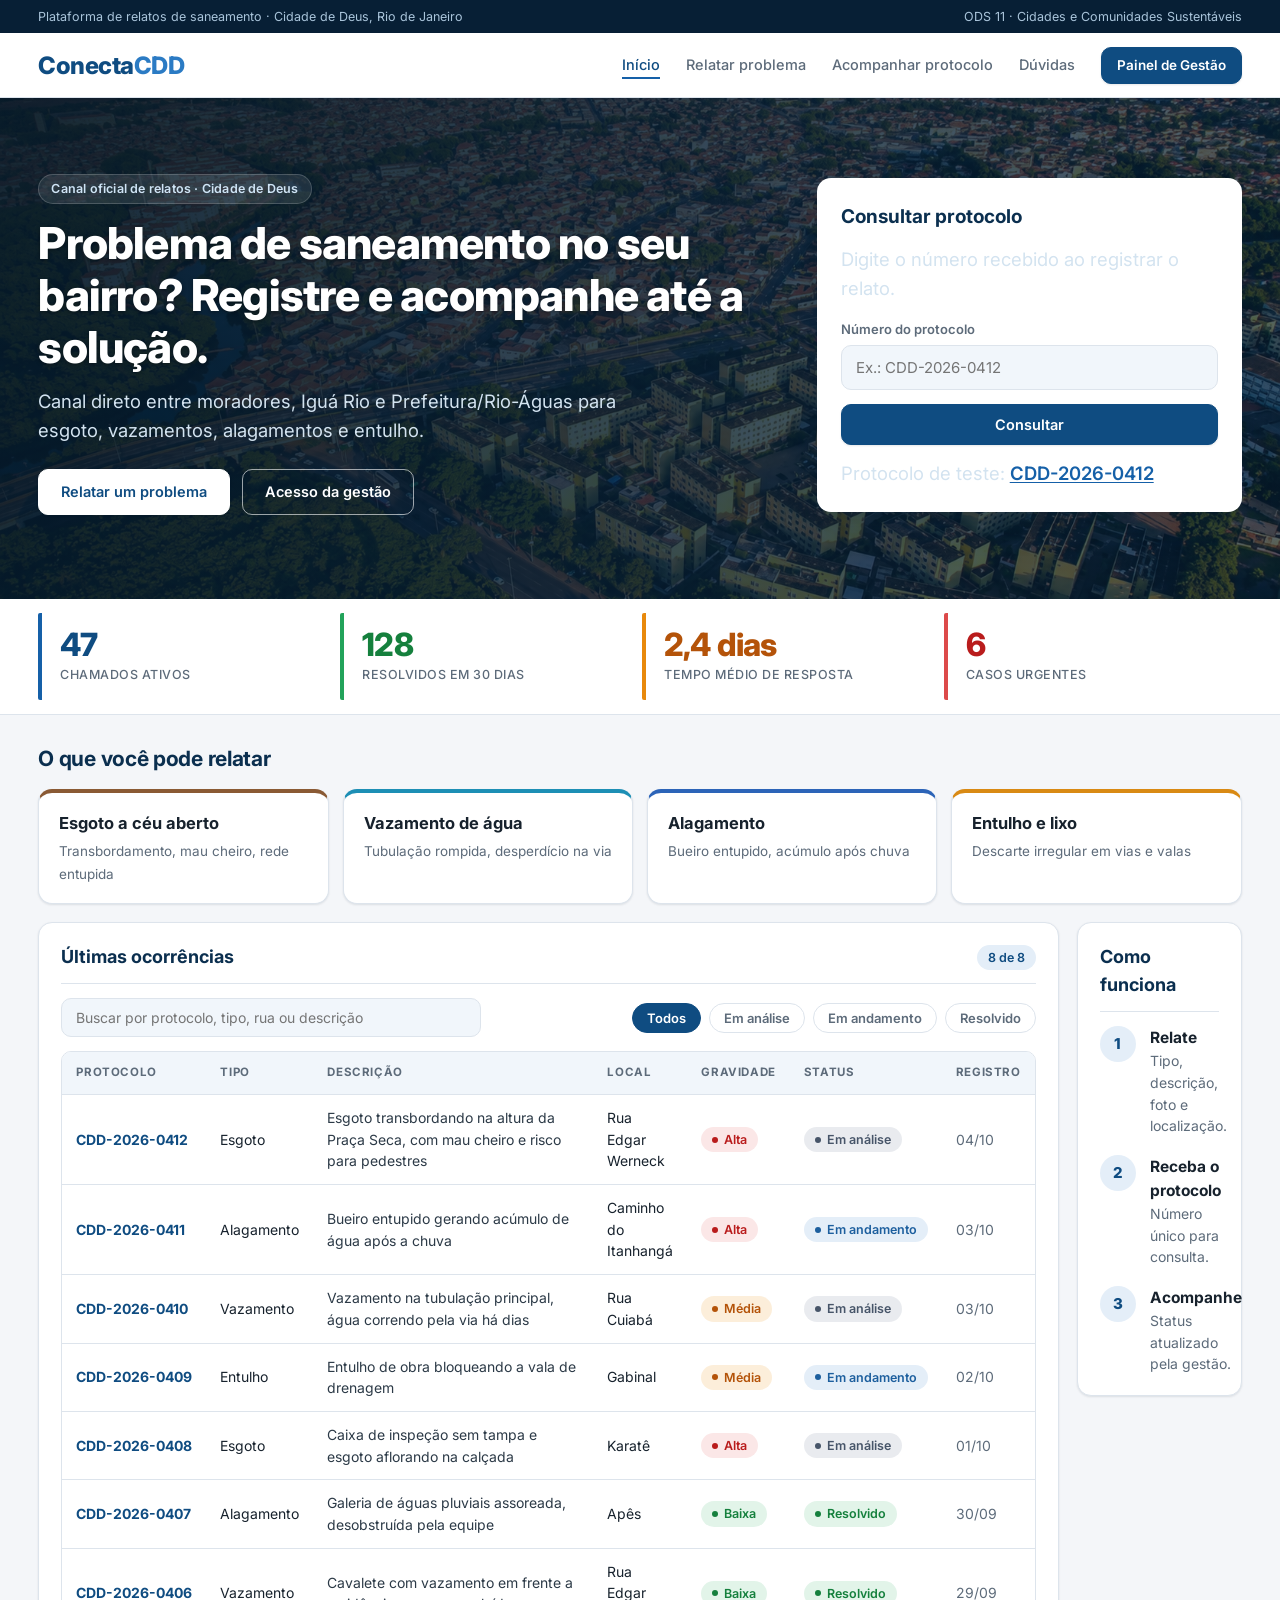
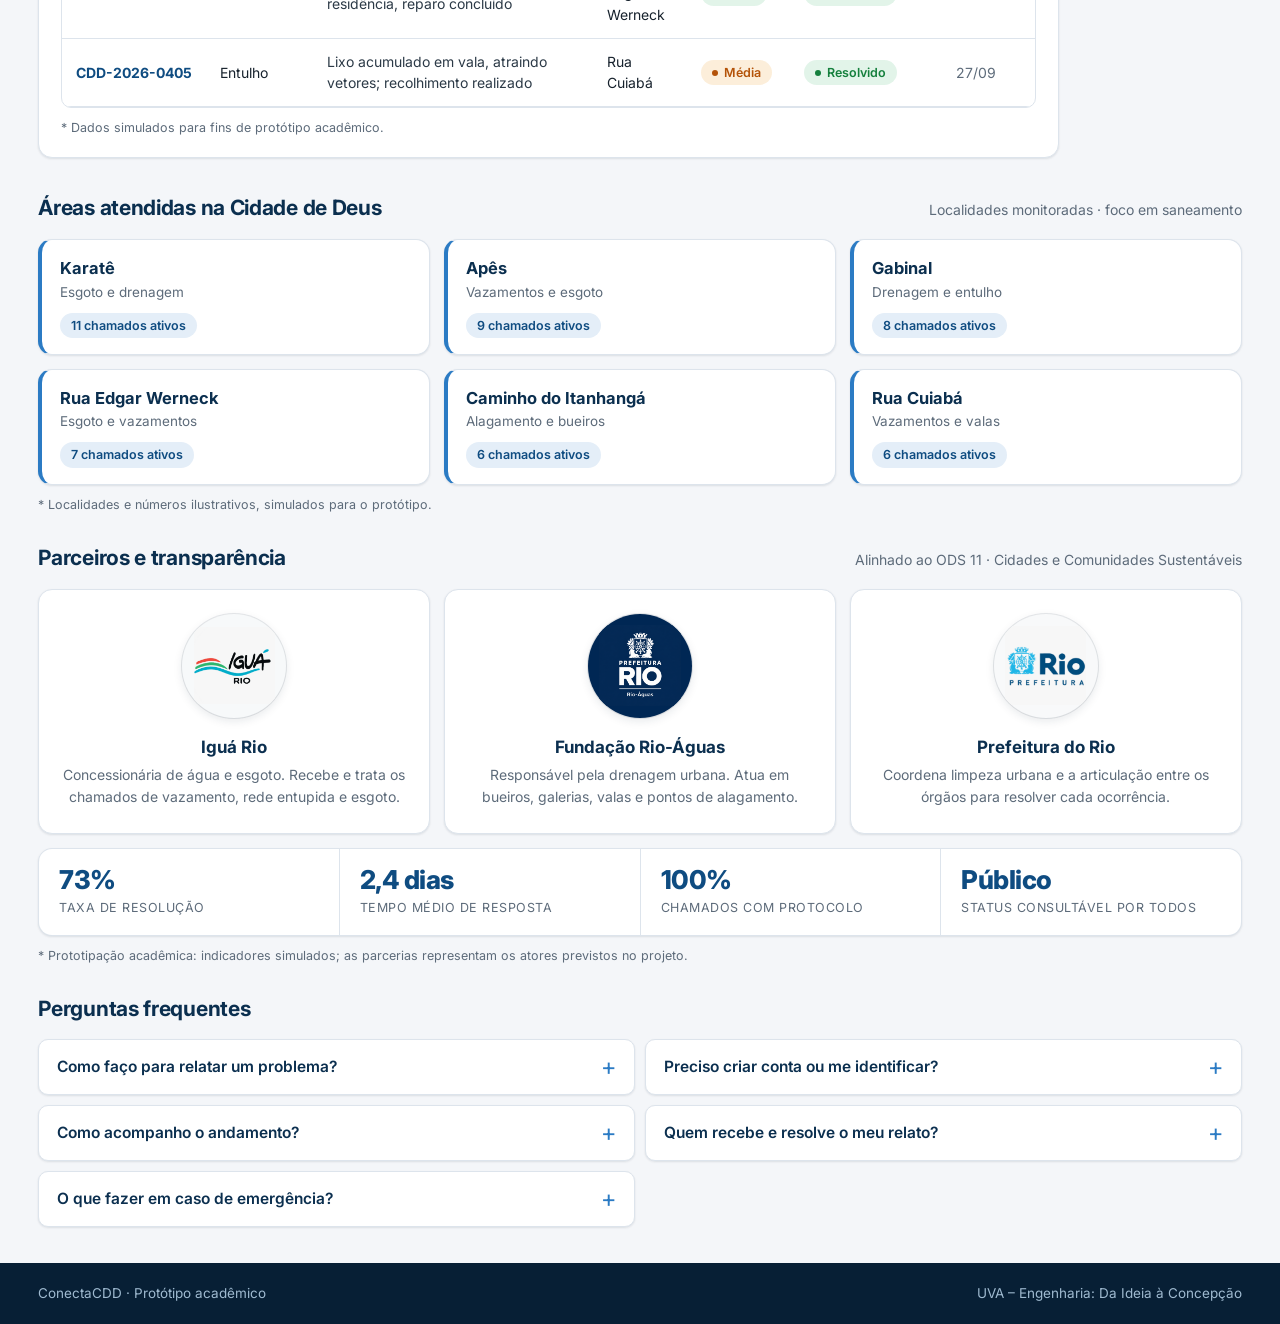
==== index.html @ 623d2a14 "Feat: menu principal" ====
<!DOCTYPE html>
<html lang="pt-BR">
<head>
  <meta charset="UTF-8">
  <meta name="viewport" content="width=device-width, initial-scale=1.0">
  <title>ConectaCDD – Saneamento na Cidade de Deus</title>

  <link rel="preconnect" href="https://fonts.googleapis.com">
  <link rel="preconnect" href="https://fonts.gstatic.com" crossorigin>
  <link href="https://fonts.googleapis.com/css2?family=Inter:wght@400;500;600;700;800&display=swap" rel="stylesheet">
  <link rel="stylesheet" href="style.css">
</head>
<body>

  <div class="topbar">
    <div class="container topbar-inner">
      <span>Plataforma de relatos de saneamento · Cidade de Deus, Rio de Janeiro</span>
      <span class="topbar-ods">ODS 11 · Cidades e Comunidades Sustentáveis</span>
    </div>
  </div>

  <header class="header">
    <nav class="container nav">
      <a href="index.html" class="logo">Conecta<span>CDD</span></a>

      <ul class="nav-links">
        <li><a href="index.html" class="active">Início</a></li>
        <li><a href="relatar.html">Relatar problema</a></li>
        <li><a href="acompanhar.html">Acompanhar protocolo</a></li>
        <li><a href="#faq">Dúvidas</a></li>
        <li><a href="painel.html" class="btn btn-sm">Painel de Gestão</a></li>
      </ul>

      <button id="menu-btn" class="menu-btn" aria-label="Abrir menu" aria-expanded="false">☰</button>
    </nav>

    <ul id="menu-mobile" class="nav-mobile hidden">
      <li><a href="index.html">Início</a></li>
      <li><a href="relatar.html">Relatar problema</a></li>
      <li><a href="acompanhar.html">Acompanhar protocolo</a></li>
      <li><a href="#faq">Dúvidas</a></li>
      <li><a href="painel.html">Painel de Gestão</a></li>
    </ul>
  </header>

  <main>
    <!-- HERO -->
    <section class="hero">
      <div class="container hero-grid">
        <div class="hero-text">
          <span class="hero-badge">Canal oficial de relatos · Cidade de Deus</span>
          <h1>Problema de saneamento no seu bairro? Registre e acompanhe até a solução.</h1>
          <p>Canal direto entre moradores, Iguá Rio e Prefeitura/Rio-Águas para esgoto, vazamentos, alagamentos e entulho.</p>
          <div class="hero-actions">
            <a href="relatar.html" class="btn btn-light">Relatar um problema</a>
            <a href="painel.html" class="btn btn-outline">Acesso da gestão</a>
          </div>
        </div>

        <form class="consulta" id="form-consulta" novalidate>
          <h2>Consultar protocolo</h2>
          <p class="consulta-sub">Digite o número recebido ao registrar o relato.</p>
          <label for="protocolo">Número do protocolo</label>
          <input type="text" id="protocolo" name="protocolo" placeholder="Ex.: CDD-2026-0412" autocomplete="off">
          <button type="submit" class="btn btn-block">Consultar</button>
          <p class="consulta-dica">Protocolo de teste: <button type="button" class="link-btn" id="usar-teste">CDD-2026-0412</button></p>
        </form>
      </div>
    </section>

    <!-- ESTATÍSTICAS -->
    <section class="stats">
      <div class="container stats-grid">
        <div class="stat">
          <strong data-alvo="47">0</strong>
          <span>Chamados ativos</span>
        </div>
        <div class="stat stat-ok">
          <strong data-alvo="128">0</strong>
          <span>Resolvidos em 30 dias</span>
        </div>
        <div class="stat stat-warn">
          <strong data-alvo="2.4" data-decimais="1" data-sufixo=" dias">0</strong>
          <span>Tempo médio de resposta</span>
        </div>
        <div class="stat stat-danger">
          <strong data-alvo="6">0</strong>
          <span>Casos urgentes</span>
        </div>
      </div>
    </section>

    <!-- TIPOS DE RELATO -->
    <section class="container block">
      <h2 class="block-title">O que você pode relatar</h2>
      <div class="tipos">
        <a href="relatar.html?tipo=esgoto" class="tipo tipo-esgoto">
          <strong>Esgoto a céu aberto</strong>
          <span>Transbordamento, mau cheiro, rede entupida</span>
        </a>
        <a href="relatar.html?tipo=vazamento" class="tipo tipo-vazamento">
          <strong>Vazamento de água</strong>
          <span>Tubulação rompida, desperdício na via</span>
        </a>
        <a href="relatar.html?tipo=alagamento" class="tipo tipo-alagamento">
          <strong>Alagamento</strong>
          <span>Bueiro entupido, acúmulo após chuva</span>
        </a>
        <a href="relatar.html?tipo=entulho" class="tipo tipo-entulho">
          <strong>Entulho e lixo</strong>
          <span>Descarte irregular em vias e valas</span>
        </a>
      </div>
    </section>

    <!-- ÚLTIMAS OCORRÊNCIAS + COMO FUNCIONA -->
    <section class="container content">
      <div class="panel panel-tabela">
        <div class="panel-head">
          <h2>Últimas ocorrências</h2>
          <span class="resultado" id="contador-resultados" aria-live="polite">8 de 8</span>
        </div>

        <div class="filtros">
          <div class="busca">
            <input type="search" id="busca" placeholder="Buscar por protocolo, tipo, rua ou descrição" aria-label="Buscar ocorrências">
          </div>
          <div class="chips" role="group" aria-label="Filtrar por status">
            <button type="button" class="chip is-active" data-status="todos" aria-pressed="true">Todos</button>
            <button type="button" class="chip" data-status="analise" aria-pressed="false">Em análise</button>
            <button type="button" class="chip" data-status="andamento" aria-pressed="false">Em andamento</button>
            <button type="button" class="chip" data-status="resolvido" aria-pressed="false">Resolvido</button>
          </div>
        </div>

        <div class="table-wrap">
          <table id="tabela-ocorrencias">
            <thead>
              <tr>
                <th>Protocolo</th><th>Tipo</th><th>Descrição</th><th>Local</th><th>Gravidade</th><th>Status</th><th>Registro</th>
              </tr>
            </thead>
            <tbody>
              <tr data-status="analise">
                <td>CDD-2026-0412</td><td>Esgoto</td>
                <td>Esgoto transbordando na altura da Praça Seca, com mau cheiro e risco para pedestres</td>
                <td>Rua Edgar Werneck</td>
                <td><span class="pill pill-alta">Alta</span></td>
                <td><span class="pill pill-analise pill-status">Em análise</span></td>
                <td>04/10</td>
              </tr>
              <tr data-status="andamento">
                <td>CDD-2026-0411</td><td>Alagamento</td>
                <td>Bueiro entupido gerando acúmulo de água após a chuva</td>
                <td>Caminho do Itanhangá</td>
                <td><span class="pill pill-alta">Alta</span></td>
                <td><span class="pill pill-andamento pill-status">Em andamento</span></td>
                <td>03/10</td>
              </tr>
              <tr data-status="analise">
                <td>CDD-2026-0410</td><td>Vazamento</td>
                <td>Vazamento na tubulação principal, água correndo pela via há dias</td>
                <td>Rua Cuiabá</td>
                <td><span class="pill pill-media">Média</span></td>
                <td><span class="pill pill-analise pill-status">Em análise</span></td>
                <td>03/10</td>
              </tr>
              <tr data-status="andamento">
                <td>CDD-2026-0409</td><td>Entulho</td>
                <td>Entulho de obra bloqueando a vala de drenagem</td>
                <td>Gabinal</td>
                <td><span class="pill pill-media">Média</span></td>
                <td><span class="pill pill-andamento pill-status">Em andamento</span></td>
                <td>02/10</td>
              </tr>
              <tr data-status="analise">
                <td>CDD-2026-0408</td><td>Esgoto</td>
                <td>Caixa de inspeção sem tampa e esgoto aflorando na calçada</td>
                <td>Karatê</td>
                <td><span class="pill pill-alta">Alta</span></td>
                <td><span class="pill pill-analise pill-status">Em análise</span></td>
                <td>01/10</td>
              </tr>
              <tr data-status="resolvido">
                <td>CDD-2026-0407</td><td>Alagamento</td>
                <td>Galeria de águas pluviais assoreada, desobstruída pela equipe</td>
                <td>Apês</td>
                <td><span class="pill pill-baixa">Baixa</span></td>
                <td><span class="pill pill-resolvido pill-status">Resolvido</span></td>
                <td>30/09</td>
              </tr>
              <tr data-status="resolvido">
                <td>CDD-2026-0406</td><td>Vazamento</td>
                <td>Cavalete com vazamento em frente a residência, reparo concluído</td>
                <td>Rua Edgar Werneck</td>
                <td><span class="pill pill-baixa">Baixa</span></td>
                <td><span class="pill pill-resolvido pill-status">Resolvido</span></td>
                <td>29/09</td>
              </tr>
              <tr data-status="resolvido">
                <td>CDD-2026-0405</td><td>Entulho</td>
                <td>Lixo acumulado em vala, atraindo vetores; recolhimento realizado</td>
                <td>Rua Cuiabá</td>
                <td><span class="pill pill-media">Média</span></td>
                <td><span class="pill pill-resolvido pill-status">Resolvido</span></td>
                <td>27/09</td>
              </tr>
              <tr id="linha-vazia" class="hidden">
                <td colspan="7" class="vazio">Nenhuma ocorrência encontrada para os filtros aplicados.</td>
              </tr>
            </tbody>
          </table>
        </div>
        <p class="note">* Dados simulados para fins de protótipo acadêmico.</p>
      </div>

      <aside class="panel">
        <div class="panel-head"><h2>Como funciona</h2></div>
        <ol class="steps">
          <li>
            <span class="step-num">1</span>
            <div><h3>Relate</h3><p>Tipo, descrição, foto e localização.</p></div>
          </li>
          <li>
            <span class="step-num">2</span>
            <div><h3>Receba o protocolo</h3><p>Número único para consulta.</p></div>
          </li>
          <li>
            <span class="step-num">3</span>
            <div><h3>Acompanhe</h3><p>Status atualizado pela gestão.</p></div>
          </li>
        </ol>
      </aside>
    </section>

    <!-- ÁREAS ATENDIDAS -->
    <section class="container block" id="areas">
      <div class="block-head">
        <h2 class="block-title">Áreas atendidas na Cidade de Deus</h2>
        <span class="block-sub">Localidades monitoradas · foco em saneamento</span>
      </div>
      <div class="areas">
        <article class="area">
          <h3>Karatê</h3>
          <p>Esgoto e drenagem</p>
          <span class="area-count">11 chamados ativos</span>
        </article>
        <article class="area">
          <h3>Apês</h3>
          <p>Vazamentos e esgoto</p>
          <span class="area-count">9 chamados ativos</span>
        </article>
        <article class="area">
          <h3>Gabinal</h3>
          <p>Drenagem e entulho</p>
          <span class="area-count">8 chamados ativos</span>
        </article>
        <article class="area">
          <h3>Rua Edgar Werneck</h3>
          <p>Esgoto e vazamentos</p>
          <span class="area-count">7 chamados ativos</span>
        </article>
        <article class="area">
          <h3>Caminho do Itanhangá</h3>
          <p>Alagamento e bueiros</p>
          <span class="area-count">6 chamados ativos</span>
        </article>
        <article class="area">
          <h3>Rua Cuiabá</h3>
          <p>Vazamentos e valas</p>
          <span class="area-count">6 chamados ativos</span>
        </article>
      </div>
      <p class="note">* Localidades e números ilustrativos, simulados para o protótipo.</p>
    </section>

    <!-- PARCEIROS E TRANSPARÊNCIA -->
    <section class="container block" id="parceiros">
      <div class="block-head">
        <h2 class="block-title">Parceiros e transparência</h2>
        <span class="block-sub">Alinhado ao ODS 11 · Cidades e Comunidades Sustentáveis</span>
      </div>

      <div class="parceiros">
        <article class="parceiro">
          <div class="parceiro-logo logo-igua">
            <img src="images/igua-rio.png" alt="Logotipo da Iguá Rio" loading="lazy">
          </div>
          <h3>Iguá Rio</h3>
          <p>Concessionária de água e esgoto. Recebe e trata os chamados de vazamento, rede entupida e esgoto.</p>
        </article>

        <article class="parceiro">
          <div class="parceiro-logo logo-rio-aguas">
            <img src="images/rio-aguas.png" alt="Logotipo da Fundação Rio-Águas" loading="lazy">
          </div>
          <h3>Fundação Rio-Águas</h3>
          <p>Responsável pela drenagem urbana. Atua em bueiros, galerias, valas e pontos de alagamento.</p>
        </article>

        <article class="parceiro">
          <div class="parceiro-logo logo-prefeitura">
            <img src="images/prefeitura-rio.png" alt="Logotipo da Prefeitura do Rio" loading="lazy">
          </div>
          <h3>Prefeitura do Rio</h3>
          <p>Coordena limpeza urbana e a articulação entre os órgãos para resolver cada ocorrência.</p>
        </article>
      </div>

      <div class="transparencia">
        <div class="indicador">
          <strong>73%</strong>
          <span>Taxa de resolução</span>
        </div>
        <div class="indicador">
          <strong>2,4 dias</strong>
          <span>Tempo médio de resposta</span>
        </div>
        <div class="indicador">
          <strong>100%</strong>
          <span>Chamados com protocolo</span>
        </div>
        <div class="indicador">
          <strong>Público</strong>
          <span>Status consultável por todos</span>
        </div>
      </div>
      <p class="note">* Prototipação acadêmica: indicadores simulados; as parcerias representam os atores previstos no projeto.</p>
    </section>

    <!-- FAQ -->
    <section class="container block block-last" id="faq">
      <h2 class="block-title">Perguntas frequentes</h2>
      <div class="faq">
        <details>
          <summary>Como faço para relatar um problema?</summary>
          <p>Acesse "Relatar problema", escolha o tipo, descreva a situação, anexe uma foto e indique o local. Ao final, você recebe um número de protocolo.</p>
        </details>
        <details>
          <summary>Preciso criar conta ou me identificar?</summary>
          <p>Não. O relato é aberto e o acompanhamento é feito apenas pelo número do protocolo.</p>
        </details>
        <details>
          <summary>Como acompanho o andamento?</summary>
          <p>Digite o protocolo em "Consultar protocolo". A linha do tempo mostra cada etapa: recebido, em análise, em andamento e resolvido.</p>
        </details>
        <details>
          <summary>Quem recebe e resolve o meu relato?</summary>
          <p>Os relatos chegam ao painel de gestão, onde Iguá Rio e Prefeitura/Rio-Águas priorizam por gravidade e atualizam o status.</p>
        </details>
        <details>
          <summary>O que fazer em caso de emergência?</summary>
          <p>Para risco imediato (rede rompida com perigo, alagamento com pessoas em risco), ligue para a Defesa Civil (199) ou o Corpo de Bombeiros (193). A plataforma não substitui o atendimento de emergência.</p>
        </details>
      </div>
    </section>
  </main>

  <footer class="footer">
    <div class="container footer-inner">
      <span>ConectaCDD · Protótipo acadêmico</span>
      <span>UVA – Engenharia: Da Ideia à Concepção</span>
    </div>
  </footer>

  <!-- Área das notificações (toasts) -->
  <div class="toast-area" id="toast-area" aria-live="polite" aria-atomic="false"></div>

  <script src="js/main.js"></script>
</body>
</html>
---- style.css ----
/* ===== Tokens de design ===== */
:root {
    --blue-950: #071f35;
    --blue-900: #0b2f4f;
    --blue-700: #0f4c81;
    --blue-600: #1560a8;
    --blue-500: #2b7bc4;
    --blue-100: #e4eef8;
    --blue-50: #f1f6fb;

    --bg: #f4f6f9;
    --surface: #ffffff;
    --border: #dde4ec;
    --text: #17222d;
    --muted: #5d6b7a;

    --ok: #15803d;
    --ok-bg: rgba(22, 163, 74, .12);
    --warn: #b45309;
    --warn-bg: rgba(234, 138, 12, .15);
    --danger: #b91c1c;
    --danger-bg: rgba(220, 38, 38, .11);
    --info: #1d5f9e;
    --info-bg: rgba(37, 117, 196, .12);
    --neutral: #475569;
    --neutral-bg: rgba(100, 116, 139, .14);

    --radius: 10px;
    --radius-lg: 14px;
    --radius-pill: 999px;

    --shadow-sm: 0 1px 2px rgba(15, 35, 55, .06), 0 1px 3px rgba(15, 35, 55, .05);
    --shadow-md: 0 4px 12px rgba(15, 35, 55, .08), 0 2px 4px rgba(15, 35, 55, .05);
    --shadow-lg: 0 14px 32px rgba(15, 35, 55, .16), 0 4px 10px rgba(15, 35, 55, .08);

    --ease: cubic-bezier(.2, .7, .3, 1);
    --gutter: clamp(16px, 3vw, 40px);
}

/* ===== Reset ===== */
* {
    box-sizing: border-box;
    margin: 0;
    padding: 0;
}

html {
    scroll-behavior: smooth;
    scroll-padding-top: 84px;
}

body {
    font-family: "Inter", system-ui, -apple-system, "Segoe UI", Roboto, Arial, sans-serif;
    font-size: 15px;
    line-height: 1.55;
    color: var(--text);
    background: var(--bg);
    -webkit-font-smoothing: antialiased;
}

a {
    color: inherit;
    text-decoration: none;
}

ul,
ol {
    list-style: none;
}

button {
    font-family: inherit;
}

.container {
    width: 100%;
    max-width: 1400px;
    margin: 0 auto;
    padding: 0 var(--gutter);
}

.hidden {
    display: none !important;
}

:focus-visible {
    outline: 3px solid rgba(43, 123, 196, .55);
    outline-offset: 2px;
    border-radius: 6px;
}

/* ===== Botões ===== */
.btn {
    display: inline-block;
    padding: 11px 22px;
    border-radius: var(--radius);
    font-weight: 600;
    font-size: 14.5px;
    background: var(--blue-700);
    color: #fff;
    border: 1px solid var(--blue-700);
    cursor: pointer;
    box-shadow: var(--shadow-sm);
    transition: background .2s var(--ease), border-color .2s var(--ease), transform .2s var(--ease), box-shadow .2s var(--ease);
}

.btn:hover {
    background: var(--blue-900);
    border-color: var(--blue-900);
    transform: translateY(-1px);
    box-shadow: var(--shadow-md);
}

.btn:active {
    transform: translateY(0);
    box-shadow: var(--shadow-sm);
}

.btn-sm {
    padding: 7px 15px;
    font-size: 13.5px;
}

.btn-block {
    width: 100%;
    text-align: center;
}

.btn-light {
    background: #fff;
    color: var(--blue-700);
    border-color: #fff;
}

.btn-light:hover {
    background: var(--blue-50);
    border-color: var(--blue-50);
}

.btn-outline {
    background: transparent;
    border-color: rgba(255, 255, 255, .6);
    box-shadow: none;
}

.btn-outline:hover {
    background: rgba(255, 255, 255, .14);
    border-color: #fff;
}

/* ===== Faixa institucional ===== */
.topbar {
    background: var(--blue-950);
    color: #a9c4da;
    font-size: 12.5px;
}

.topbar-inner {
    display: flex;
    justify-content: space-between;
    gap: 12px;
    padding-top: 7px;
    padding-bottom: 7px;
}

.topbar-ods {
    display: none;
}

/* ===== Cabeçalho ===== */
.header {
    background: rgba(255, 255, 255, .94);
    backdrop-filter: blur(8px);
    border-bottom: 1px solid var(--border);
    box-shadow: var(--shadow-sm);
    position: sticky;
    top: 0;
    z-index: 50;
}

.nav {
    display: flex;
    align-items: center;
    justify-content: space-between;
    height: 64px;
}

.logo {
    font-size: 24px;
    font-weight: 800;
    color: var(--blue-700);
    letter-spacing: -.5px;
}

.logo span {
    color: var(--blue-500);
}

.nav-links {
    display: none;
    align-items: center;
    gap: 26px;
    font-size: 14.5px;
    font-weight: 500;
    color: var(--muted);
}

.nav-links a:not(.btn) {
    position: relative;
    padding: 4px 0;
    transition: color .2s var(--ease);
}

.nav-links a:not(.btn)::after {
    content: "";
    position: absolute;
    left: 0;
    bottom: -2px;
    width: 100%;
    height: 2px;
    background: var(--blue-600);
    transform: scaleX(0);
    transform-origin: left;
    transition: transform .25s var(--ease);
}

.nav-links a:not(.btn):hover,
.nav-links a.active {
    color: var(--blue-700);
}

.nav-links a:not(.btn):hover::after,
.nav-links a.active::after {
    transform: scaleX(1);
}

.menu-btn {
    background: none;
    border: 1px solid var(--border);
    border-radius: var(--radius);
    padding: 5px 12px;
    font-size: 20px;
    cursor: pointer;
    transition: background .2s;
}

.menu-btn:hover {
    background: var(--blue-50);
}

.nav-mobile {
    border-top: 1px solid var(--border);
    background: var(--surface);
}

.nav-mobile a {
    display: block;
    padding: 13px var(--gutter);
    font-size: 15px;
    border-bottom: 1px solid var(--border);
}

.nav-mobile a:hover {
    background: var(--blue-50);
}

/* ===== Hero ===== */
.hero {
    color: #fff;
    background:
        linear-gradient(105deg, rgba(5, 25, 42, .93) 0%, rgba(7, 31, 53, .8) 55%, rgba(7, 31, 53, .66) 100%),
        url("images/hero-cdd.jpg") center / cover no-repeat,
        var(--blue-900);
}

.hero-grid {
    display: grid;
    gap: 24px;
    padding-top: 44px;
    padding-bottom: 48px;
}

.hero-badge {
    display: inline-block;
    margin-bottom: 14px;
    padding: 4px 12px;
    font-size: 12.5px;
    font-weight: 600;
    letter-spacing: .2px;
    color: #cfe4f5;
    background: rgba(255, 255, 255, .1);
    border: 1px solid rgba(255, 255, 255, .18);
    border-radius: var(--radius-pill);
}

.hero h1 {
    font-size: 32px;
    line-height: 1.18;
    font-weight: 800;
    letter-spacing: -.8px;
    max-width: 800px;
    text-shadow: 0 1px 4px rgba(0, 0, 0, .4);
}

.hero p {
    margin-top: 14px;
    max-width: 640px;
    font-size: 17px;
    color: #d3e3f0;
}

.hero-actions {
    margin-top: 24px;
    display: flex;
    flex-wrap: wrap;
    gap: 12px;
}

.consulta {
    background: var(--surface);
    color: var(--text);
    border-radius: var(--radius-lg);
    padding: 24px;
    align-self: center;
    box-shadow: var(--shadow-lg);
}

.consulta h2 {
    font-size: 19px;
    font-weight: 700;
    color: var(--blue-900);
}

.consulta-sub {
    margin: 2px 0 16px;
    font-size: 13.5px;
    color: var(--muted);
}

.consulta label {
    display: block;
    font-size: 13px;
    font-weight: 600;
    color: var(--muted);
    margin-bottom: 6px;
}

.consulta input {
    width: 100%;
    padding: 12px 14px;
    margin-bottom: 14px;
    border: 1px solid var(--border);
    border-radius: var(--radius);
    font-size: 15px;
    font-family: inherit;
    background: var(--blue-50);
    transition: border-color .2s, box-shadow .2s, background .2s;
}

.consulta input:focus {
    outline: none;
    background: #fff;
    border-color: var(--blue-500);
    box-shadow: 0 0 0 4px rgba(43, 123, 196, .15);
}

.consulta-dica {
    margin-top: 12px;
    font-size: 12.5px;
    color: var(--muted);
}

.link-btn {
    background: none;
    border: none;
    padding: 0;
    font-size: inherit;
    font-weight: 600;
    color: var(--blue-600);
    cursor: pointer;
    text-decoration: underline;
    text-underline-offset: 2px;
}

.link-btn:hover {
    color: var(--blue-900);
}

/* ===== Estatísticas ===== */
.stats {
    background: var(--surface);
    border-bottom: 1px solid var(--border);
}

.stats-grid {
    display: grid;
    grid-template-columns: repeat(2, 1fr);
    gap: 4px;
    padding-top: 6px;
    padding-bottom: 6px;
}

.stat {
    padding: 14px 18px;
    margin: 8px 0;
    border-left: 4px solid var(--blue-600);
    border-radius: 2px;
}

.stat strong {
    display: block;
    font-size: 32px;
    font-weight: 800;
    letter-spacing: -.8px;
    line-height: 1.1;
    color: var(--blue-700);
}

.stat span {
    font-size: 12.5px;
    font-weight: 500;
    color: var(--muted);
    text-transform: uppercase;
    letter-spacing: .5px;
}

.stat-ok {
    border-color: #22a35a;
}

.stat-ok strong {
    color: var(--ok);
}

.stat-warn {
    border-color: #e8890c;
}

.stat-warn strong {
    color: var(--warn);
}

.stat-danger {
    border-color: #dc4a4a;
}

.stat-danger strong {
    color: var(--danger);
}

/* ===== Blocos ===== */
.block {
    padding-top: 28px;
}

.block-last {
    padding-bottom: 36px;
}

.block-head {
    display: flex;
    flex-direction: column;
    gap: 2px;
    margin-bottom: 14px;
}

.block-title {
    font-size: 21px;
    font-weight: 700;
    letter-spacing: -.3px;
    color: var(--blue-900);
    margin-bottom: 14px;
}

.block-head .block-title {
    margin-bottom: 0;
}

.block-sub {
    font-size: 14px;
    color: var(--muted);
}

.tipos {
    display: grid;
    grid-template-columns: repeat(2, 1fr);
    gap: 14px;
}

.tipo {
    display: block;
    background: var(--surface);
    border: 1px solid var(--border);
    border-top: 4px solid var(--blue-600);
    border-radius: var(--radius-lg);
    padding: 18px 20px;
    box-shadow: var(--shadow-sm);
    transition: transform .25s var(--ease), box-shadow .25s var(--ease), border-color .25s;
}

.tipo:hover {
    transform: translateY(-3px);
    box-shadow: var(--shadow-md);
}

.tipo strong {
    display: block;
    font-size: 16.5px;
    font-weight: 700;
    margin-bottom: 2px;
}

.tipo span {
    font-size: 13.5px;
    color: var(--muted);
}

.tipo-esgoto {
    border-top-color: #8a5a34;
}

.tipo-vazamento {
    border-top-color: #1d8fb5;
}

.tipo-alagamento {
    border-top-color: #2c64b8;
}

.tipo-entulho {
    border-top-color: #d98a14;
}

/* ===== Painéis ===== */
.content {
    display: grid;
    gap: 18px;
    padding-top: 18px;
    padding-bottom: 6px;
}

.panel {
    background: var(--surface);
    border: 1px solid var(--border);
    border-radius: var(--radius-lg);
    padding: 20px 22px;
    box-shadow: var(--shadow-sm);
}

.panel-head {
    display: flex;
    align-items: center;
    justify-content: space-between;
    gap: 10px;
    padding-bottom: 12px;
    margin-bottom: 14px;
    border-bottom: 1px solid var(--border);
}

.panel-head h2 {
    font-size: 18px;
    font-weight: 700;
    color: var(--blue-900);
}

.resultado {
    font-size: 12.5px;
    font-weight: 600;
    color: var(--blue-700);
    background: var(--blue-100);
    padding: 3px 11px;
    border-radius: var(--radius-pill);
    white-space: nowrap;
}

/* Filtros */
.filtros {
    display: flex;
    flex-direction: column;
    gap: 10px;
    margin-bottom: 14px;
}

.busca input {
    width: 100%;
    padding: 10px 14px;
    border: 1px solid var(--border);
    border-radius: var(--radius);
    font-size: 14px;
    font-family: inherit;
    background: var(--blue-50);
    transition: border-color .2s, box-shadow .2s, background .2s;
}

.busca input:focus {
    outline: none;
    background: #fff;
    border-color: var(--blue-500);
    box-shadow: 0 0 0 4px rgba(43, 123, 196, .15);
}

.chips {
    display: flex;
    flex-wrap: wrap;
    gap: 8px;
}

.chip {
    padding: 6px 14px;
    font-size: 13px;
    font-weight: 600;
    color: var(--muted);
    background: var(--surface);
    border: 1px solid var(--border);
    border-radius: var(--radius-pill);
    cursor: pointer;
    transition: background .2s var(--ease), color .2s, border-color .2s, transform .2s var(--ease);
}

.chip:hover {
    border-color: var(--blue-500);
    color: var(--blue-700);
    transform: translateY(-1px);
}

.chip.is-active {
    background: var(--blue-700);
    border-color: var(--blue-700);
    color: #fff;
}

/* Tabela */
.table-wrap {
    overflow-x: auto;
    border: 1px solid var(--border);
    border-radius: var(--radius);
}

table {
    width: 100%;
    border-collapse: collapse;
    font-size: 14px;
    min-width: 880px;
}

thead th {
    text-align: left;
    background: var(--blue-50);
    color: var(--muted);
    font-size: 11.5px;
    font-weight: 700;
    text-transform: uppercase;
    letter-spacing: .6px;
}

th,
td {
    padding: 12px 14px;
    border-bottom: 1px solid var(--border);
    vertical-align: middle;
}

tbody tr:last-child td {
    border-bottom: none;
}

tbody tr {
    transition: background .2s;
}

tbody tr:hover {
    background: var(--blue-50);
}

td:first-child {
    font-weight: 700;
    color: var(--blue-700);
    white-space: nowrap;
}

td:nth-child(3) {
    min-width: 280px;
    color: #2c3a47;
}

td:last-child {
    color: var(--muted);
    white-space: nowrap;
}

tr.destaque {
    animation: destaque 2.6s var(--ease);
}

@keyframes destaque {

    0%,
    60% {
        background: rgba(43, 123, 196, .2);
    }

    100% {
        background: transparent;
    }
}

.vazio {
    text-align: center;
    color: var(--muted);
    padding: 28px 14px;
}

/* Pílulas de status e gravidade */
.pill {
    display: inline-flex;
    align-items: center;
    gap: 6px;
    padding: 3px 11px;
    border-radius: var(--radius-pill);
    font-size: 12.5px;
    font-weight: 600;
    white-space: nowrap;
}

.pill::before {
    content: "";
    width: 6px;
    height: 6px;
    border-radius: 50%;
    background: currentColor;
}

.pill-alta {
    color: var(--danger);
    background: var(--danger-bg);
}

.pill-media {
    color: var(--warn);
    background: var(--warn-bg);
}

.pill-baixa {
    color: var(--ok);
    background: var(--ok-bg);
}

.pill-analise {
    color: var(--neutral);
    background: var(--neutral-bg);
}

.pill-andamento {
    color: var(--info);
    background: var(--info-bg);
}

.pill-resolvido {
    color: var(--ok);
    background: var(--ok-bg);
}

.steps {
    display: grid;
    gap: 18px;
}

.steps li {
    display: flex;
    gap: 14px;
    align-items: flex-start;
}

.step-num {
    flex: 0 0 36px;
    height: 36px;
    border-radius: 50%;
    background: var(--blue-100);
    color: var(--blue-700);
    font-weight: 800;
    font-size: 15px;
    display: grid;
    place-items: center;
}

.steps h3 {
    font-size: 15.5px;
    font-weight: 700;
}

.steps p {
    font-size: 14px;
    color: var(--muted);
}

.note {
    margin-top: 10px;
    font-size: 12.5px;
    color: var(--muted);
}

/* ===== Áreas ===== */
.areas {
    display: grid;
    grid-template-columns: repeat(2, 1fr);
    gap: 14px;
}

.area {
    background: var(--surface);
    border: 1px solid var(--border);
    border-left: 4px solid var(--blue-500);
    border-radius: var(--radius-lg);
    padding: 16px 18px;
    box-shadow: var(--shadow-sm);
    transition: transform .25s var(--ease), box-shadow .25s var(--ease);
}

.area:hover {
    transform: translateY(-3px);
    box-shadow: var(--shadow-md);
}

.area h3 {
    font-size: 16.5px;
    font-weight: 700;
    color: var(--blue-900);
}

.area p {
    font-size: 13.5px;
    color: var(--muted);
}

.area-count {
    display: inline-block;
    margin-top: 10px;
    font-size: 12.5px;
    font-weight: 600;
    color: var(--blue-700);
    background: var(--blue-100);
    padding: 3px 11px;
    border-radius: var(--radius-pill);
}

/* ===== Parceiros: logo em círculo, fundo preenchendo 100% até a borda redonda ===== */
.parceiros {
    display: grid;
    grid-template-columns: 1fr;
    gap: 14px;
}

.parceiro {
    display: flex;
    flex-direction: column;
    align-items: center;
    text-align: center;
    padding: 24px 22px 26px;
    background: var(--surface);
    border: 1px solid var(--border);
    border-radius: var(--radius-lg);
    box-shadow: var(--shadow-sm);
    transition: transform .25s var(--ease), box-shadow .25s var(--ease);
}

.parceiro:hover {
    transform: translateY(-3px);
    box-shadow: var(--shadow-md);
}

/* Círculo: sem padding, sem borda interna; o fundo vai até a borda redonda */
.parceiro-logo {
    width: 104px;
    height: 104px;
    flex: 0 0 104px;
    margin-bottom: 16px;
    padding: 0;
    border: 0;
    border-radius: 50%;
    overflow: hidden;
    display: flex;
    align-items: center;
    justify-content: center;
    box-shadow: 0 0 0 1px rgba(15, 35, 55, .10), 0 3px 10px rgba(15, 35, 55, .10);
    /* contorno externo suave */
}

.parceiro-logo img {
    display: block;
    width: 78%;
    height: 78%;
    object-fit: contain;
    object-position: center;
}

/* Cores de fundo de cada instituição */
.logo-igua {
    background: #F7F9FA;
}

.logo-rio-aguas {
    background: #002754;
}

.logo-prefeitura {
    background: #F8F9FA;
}

.parceiro h3 {
    font-size: 17px;
    font-weight: 700;
    color: var(--blue-900);
    margin-bottom: 4px;
}

.parceiro p {
    font-size: 14px;
    color: var(--muted);
}

.transparencia {
    display: grid;
    grid-template-columns: repeat(2, 1fr);
    gap: 1px;
    margin-top: 14px;
    background: var(--border);
    border: 1px solid var(--border);
    border-radius: var(--radius-lg);
    overflow: hidden;
    box-shadow: var(--shadow-sm);
}

.indicador {
    background: var(--surface);
    padding: 16px 20px;
}

.indicador strong {
    display: block;
    font-size: 26px;
    font-weight: 800;
    letter-spacing: -.5px;
    line-height: 1.15;
    color: var(--blue-700);
}

.indicador span {
    font-size: 12.5px;
    color: var(--muted);
    text-transform: uppercase;
    letter-spacing: .5px;
}

/* ===== FAQ ===== */
.faq {
    display: grid;
    gap: 10px;
}

.faq details {
    background: var(--surface);
    border: 1px solid var(--border);
    border-radius: var(--radius);
    box-shadow: var(--shadow-sm);
    transition: box-shadow .2s, border-color .2s;
}

.faq details:hover {
    box-shadow: var(--shadow-md);
}

.faq details[open] {
    border-color: #bcd3ea;
}

.faq summary {
    list-style: none;
    cursor: pointer;
    padding: 15px 18px;
    font-size: 15.5px;
    font-weight: 600;
    color: var(--blue-900);
    display: flex;
    justify-content: space-between;
    align-items: center;
    gap: 14px;
}

.faq summary::-webkit-details-marker {
    display: none;
}

.faq summary::after {
    content: "+";
    font-size: 24px;
    font-weight: 400;
    color: var(--blue-500);
    line-height: 1;
    transition: transform .25s var(--ease);
}

.faq details[open] summary::after {
    content: "−";
}

.faq details p {
    padding: 0 18px 16px;
    font-size: 14.5px;
    color: var(--muted);
}

/* ===== Toasts ===== */
.toast-area {
    position: fixed;
    right: 16px;
    bottom: 16px;
    left: 16px;
    z-index: 100;
    display: flex;
    flex-direction: column;
    align-items: flex-end;
    gap: 10px;
    pointer-events: none;
}

.toast {
    pointer-events: auto;
    display: flex;
    gap: 12px;
    align-items: flex-start;
    width: 100%;
    max-width: 380px;
    background: var(--surface);
    border: 1px solid var(--border);
    border-left: 5px solid var(--blue-600);
    border-radius: var(--radius);
    padding: 13px 14px;
    box-shadow: var(--shadow-lg);
    animation: toast-in .35s var(--ease);
}

.toast.saindo {
    animation: toast-out .25s ease forwards;
}

.toast-success {
    border-left-color: #22a35a;
}

.toast-error {
    border-left-color: #dc4a4a;
}

.toast-info {
    border-left-color: var(--blue-600);
}

.toast-icone {
    flex: 0 0 24px;
    height: 24px;
    border-radius: 50%;
    display: grid;
    place-items: center;
    font-size: 13px;
    font-weight: 800;
    color: #fff;
    background: var(--blue-600);
}

.toast-success .toast-icone {
    background: #22a35a;
}

.toast-error .toast-icone {
    background: #dc4a4a;
}

.toast-corpo {
    flex: 1;
}

.toast-corpo strong {
    display: block;
    font-size: 14.5px;
    font-weight: 700;
}

.toast-corpo span {
    font-size: 13.5px;
    color: var(--muted);
}

.toast-fechar {
    background: none;
    border: none;
    font-size: 20px;
    line-height: 1;
    color: var(--muted);
    cursor: pointer;
    padding: 0 2px;
}

.toast-fechar:hover {
    color: var(--text);
}

@keyframes toast-in {
    from {
        opacity: 0;
        transform: translateY(14px);
    }

    to {
        opacity: 1;
        transform: translateY(0);
    }
}

@keyframes toast-out {
    to {
        opacity: 0;
        transform: translateY(8px);
    }
}

/* ===== Rodapé ===== */
.footer {
    background: var(--blue-950);
    color: #9fbad0;
    font-size: 13.5px;
    padding: 20px 0;
}

.footer-inner {
    display: flex;
    flex-direction: column;
    gap: 4px;
    text-align: center;
}

/* ===== Desktop ===== */
@media (min-width: 768px) {
    .topbar-ods {
        display: inline;
    }

    .nav-links {
        display: flex;
    }

    .menu-btn,
    .nav-mobile {
        display: none !important;
    }

    .hero-grid {
        grid-template-columns: 1.7fr 1fr;
        gap: 56px;
        padding-top: 76px;
        padding-bottom: 84px;
    }

    .hero h1 {
        font-size: 44px;
    }

    .hero p {
        font-size: 18.5px;
    }

    .stats-grid {
        grid-template-columns: repeat(4, 1fr);
    }

    .tipos {
        grid-template-columns: repeat(4, 1fr);
    }

    .content {
        grid-template-columns: 2.4fr 1fr;
        align-items: start;
    }

    .filtros {
        flex-direction: row;
        align-items: center;
        justify-content: space-between;
    }

    .busca {
        flex: 1;
        max-width: 420px;
    }

    .block-head {
        flex-direction: row;
        align-items: baseline;
        justify-content: space-between;
    }

    .areas {
        grid-template-columns: repeat(3, 1fr);
    }

    .parceiros {
        grid-template-columns: repeat(3, 1fr);
    }

    .transparencia {
        grid-template-columns: repeat(4, 1fr);
    }

    .faq {
        grid-template-columns: 1fr 1fr;
        align-items: start;
    }

    .toast-area {
        left: auto;
    }

    .footer-inner {
        flex-direction: row;
        justify-content: space-between;
        text-align: left;
    }
}

/* Respeita quem prefere menos animação */
@media (prefers-reduced-motion: reduce) {

    *,
    *::before,
    *::after {
        animation-duration: .01ms !important;
        transition-duration: .01ms !important;
        scroll-behavior: auto !important;
    }
}
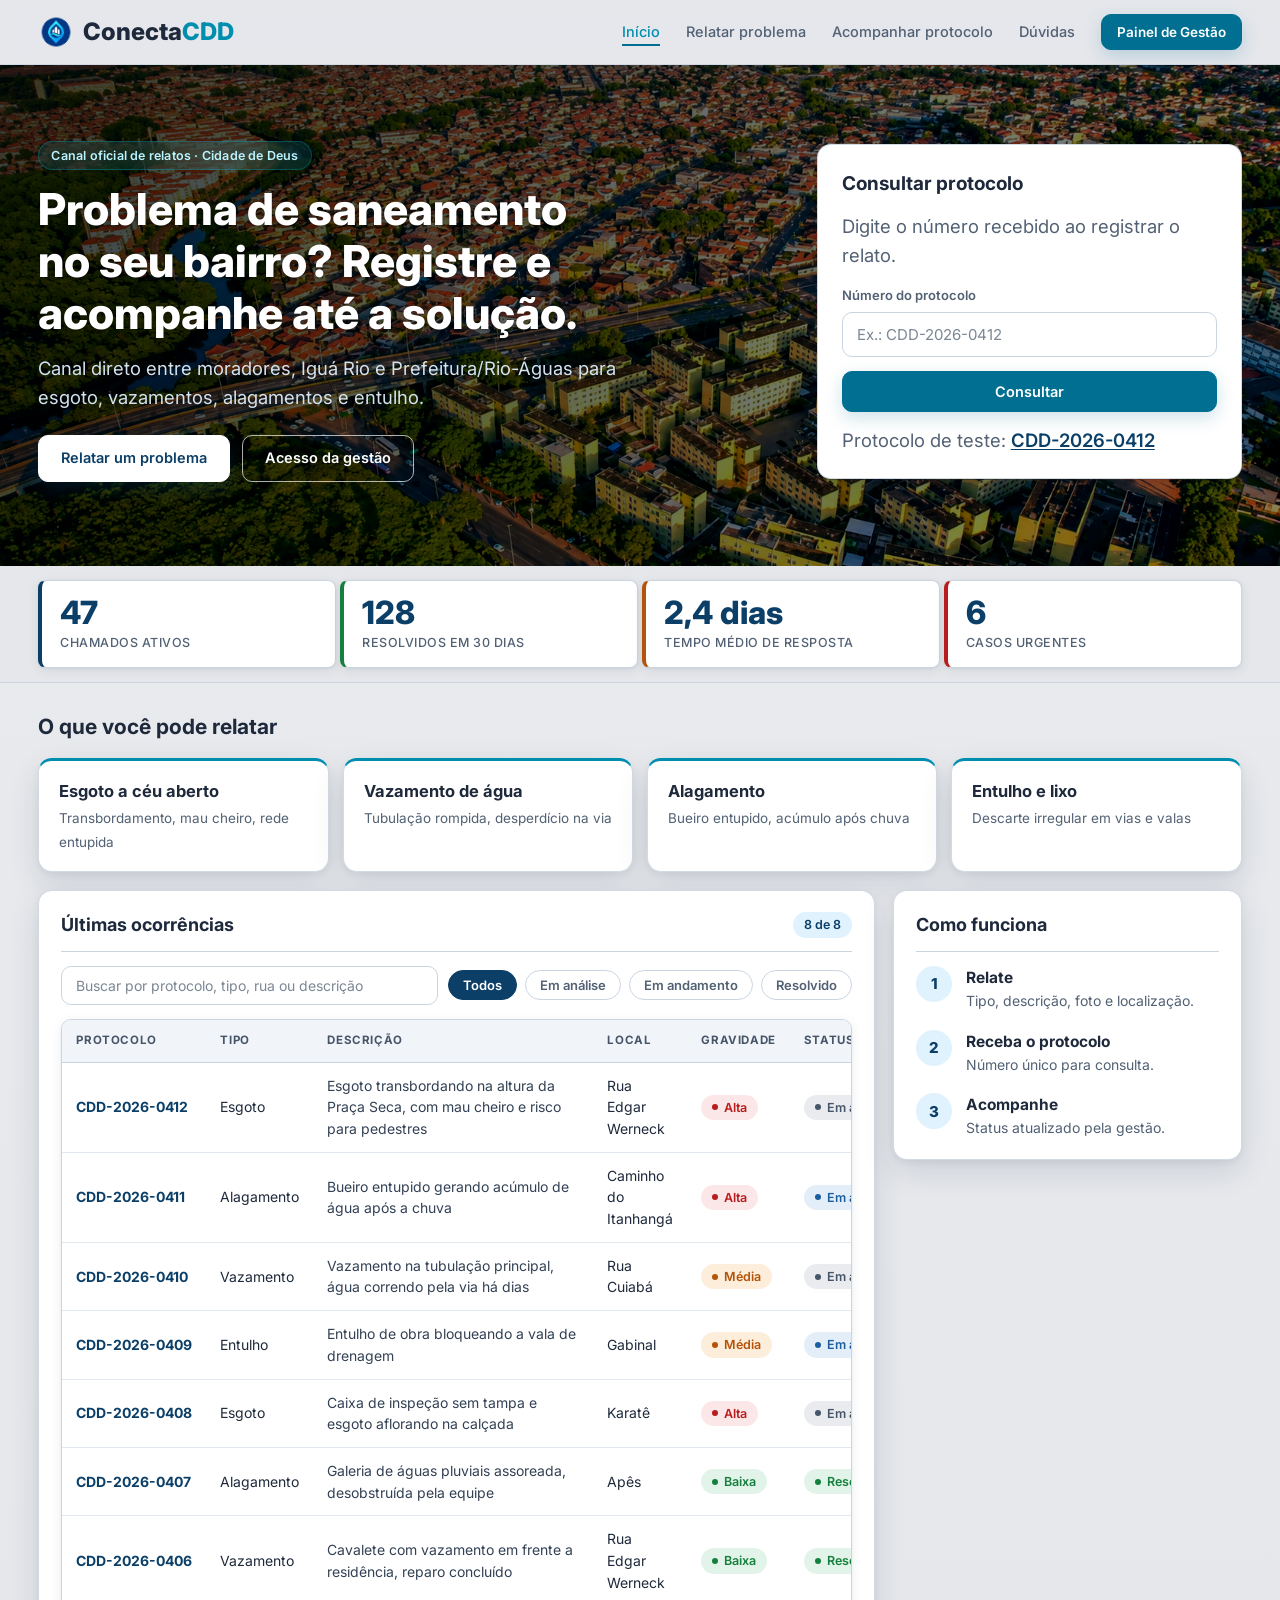
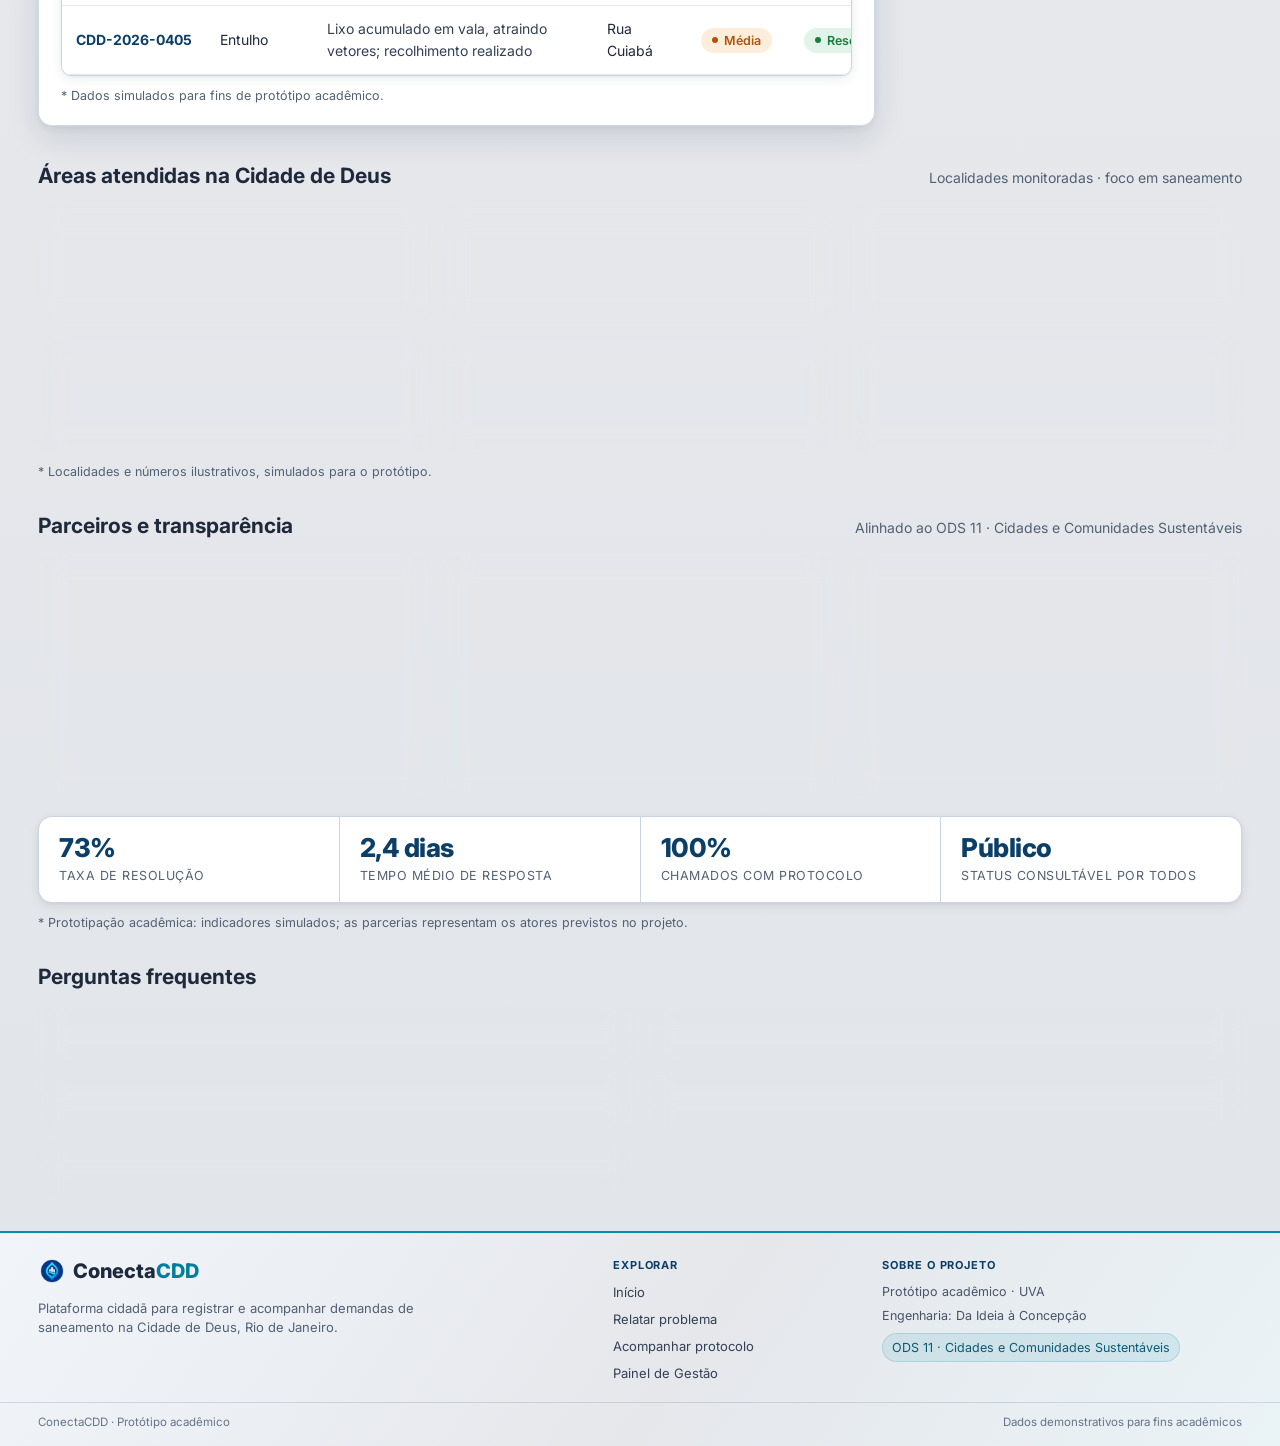
==== commit 9cfebbc9: "Feat: protótipo concluído" ====
--- a/index.html
+++ b/index.html
@@ -8,27 +8,22 @@
   <link rel="preconnect" href="https://fonts.googleapis.com">
   <link rel="preconnect" href="https://fonts.gstatic.com" crossorigin>
   <link href="https://fonts.googleapis.com/css2?family=Inter:wght@400;500;600;700;800&display=swap" rel="stylesheet">
-  <link rel="stylesheet" href="style.css">
+
+  <link rel="shortcut icon" href="images/favicon.png" type="image/x-icon">
+  <link rel="stylesheet" href="css/style.css">
 </head>
 <body>
 
-  <div class="topbar">
-    <div class="container topbar-inner">
-      <span>Plataforma de relatos de saneamento · Cidade de Deus, Rio de Janeiro</span>
-      <span class="topbar-ods">ODS 11 · Cidades e Comunidades Sustentáveis</span>
-    </div>
-  </div>
-
   <header class="header">
     <nav class="container nav">
-      <a href="index.html" class="logo">Conecta<span>CDD</span></a>
+      <a href="index.html" class="logo"><img src="images/logo.png" alt="" />Conecta<span>CDD</span></a>
 
       <ul class="nav-links">
         <li><a href="index.html" class="active">Início</a></li>
         <li><a href="relatar.html">Relatar problema</a></li>
         <li><a href="acompanhar.html">Acompanhar protocolo</a></li>
         <li><a href="#faq">Dúvidas</a></li>
-        <li><a href="painel.html" class="btn btn-sm">Painel de Gestão</a></li>
+        <li><a href="gestao.html" class="btn btn-sm">Painel de Gestão</a></li>
       </ul>
 
       <button id="menu-btn" class="menu-btn" aria-label="Abrir menu" aria-expanded="false">☰</button>
@@ -39,7 +34,7 @@
       <li><a href="relatar.html">Relatar problema</a></li>
       <li><a href="acompanhar.html">Acompanhar protocolo</a></li>
       <li><a href="#faq">Dúvidas</a></li>
-      <li><a href="painel.html">Painel de Gestão</a></li>
+      <li><a href="gestao.html">Painel de Gestão</a></li>
     </ul>
   </header>
 
@@ -53,7 +48,7 @@
           <p>Canal direto entre moradores, Iguá Rio e Prefeitura/Rio-Águas para esgoto, vazamentos, alagamentos e entulho.</p>
           <div class="hero-actions">
             <a href="relatar.html" class="btn btn-light">Relatar um problema</a>
-            <a href="painel.html" class="btn btn-outline">Acesso da gestão</a>
+            <a href="gestao.html" class="btn btn-outline">Acesso da gestão</a>
           </div>
         </div>
 
@@ -357,9 +352,30 @@
   </main>
 
   <footer class="footer">
-    <div class="container footer-inner">
+    <div class="container footer-main">
+      <div class="footer-brand">
+        <a href="index.html" class="footer-logo"><img src="images/logo.png" alt="" />Conecta<span>CDD</span></a>
+        <p>Plataforma cidadã para registrar e acompanhar demandas de saneamento na Cidade de Deus, Rio de Janeiro.</p>
+      </div>
+      <nav class="footer-navigation" aria-label="Navegação do rodapé">
+        <h2 class="footer-title">Explorar</h2>
+        <ul>
+          <li><a href="index.html">Início</a></li>
+          <li><a href="relatar.html">Relatar problema</a></li>
+          <li><a href="acompanhar.html">Acompanhar protocolo</a></li>
+          <li><a href="gestao.html">Painel de Gestão</a></li>
+        </ul>
+      </nav>
+      <div class="footer-project">
+        <h2 class="footer-title">Sobre o projeto</h2>
+        <p>Protótipo acadêmico · UVA</p>
+        <p>Engenharia: Da Ideia à Concepção</p>
+        <span class="footer-ods">ODS 11 · Cidades e Comunidades Sustentáveis</span>
+      </div>
+    </div>
+    <div class="container footer-bottom">
       <span>ConectaCDD · Protótipo acadêmico</span>
-      <span>UVA – Engenharia: Da Ideia à Concepção</span>
+      <span>Dados demonstrativos para fins acadêmicos</span>
     </div>
   </footer>
 
--- a/css/style.css
+++ b/css/style.css
@@ -0,0 +1,2322 @@
+/* ===== Tokens de design ===== */
+:root {
+    --blue-950: #0f172a;
+    --blue-900: #0f172a;
+    --blue-700: #0b3f68;
+    --blue-600: #006f91;
+    --blue-500: #008eae;
+    --blue-100: #e0f2fe;
+    --blue-50: #f8fafc;
+
+    --bg: #e5e7eb;
+    --surface: #ffffff;
+    --border: #cbd5e1;
+    --text: #1e293b;
+    --muted: #526174;
+
+    --ok: #15803d;
+    --ok-bg: rgba(22, 163, 74, .12);
+    --warn: #b45309;
+    --warn-bg: rgba(234, 138, 12, .15);
+    --danger: #b91c1c;
+    --danger-bg: rgba(220, 38, 38, .11);
+    --info: #1d5f9e;
+    --info-bg: rgba(37, 117, 196, .12);
+    --neutral: #475569;
+    --neutral-bg: rgba(100, 116, 139, .14);
+
+    --radius: 10px;
+    --radius-lg: 14px;
+    --radius-pill: 999px;
+
+    --shadow-sm: 0 3px 12px rgba(15, 35, 55, .08), 0 1px 3px rgba(15, 35, 55, .05);
+    --shadow-md: 0 12px 32px rgba(15, 35, 55, .12), 0 3px 9px rgba(15, 35, 55, .06);
+    --shadow-lg: 0 22px 52px rgba(15, 35, 55, .16), 0 6px 18px rgba(15, 35, 55, .07);
+
+    --ease: cubic-bezier(.2, .7, .3, 1);
+    --gutter: clamp(16px, 3vw, 40px);
+}
+
+/* ===== Reset ===== */
+* {
+    box-sizing: border-box;
+    margin: 0;
+    padding: 0;
+}
+
+html {
+    scroll-behavior: smooth;
+    scroll-padding-top: 84px;
+}
+
+body {
+    font-family: "Inter", system-ui, -apple-system, "Segoe UI", Roboto, Arial, sans-serif;
+    font-size: 15px;
+    line-height: 1.55;
+    color: var(--text);
+    background:
+        radial-gradient(900px 420px at 8% 0%, rgba(8, 169, 196, .07), transparent 70%),
+        var(--bg);
+    -webkit-font-smoothing: antialiased;
+}
+
+a {
+    color: inherit;
+    text-decoration: none;
+}
+
+ul,
+ol {
+    list-style: none;
+}
+
+button {
+    font-family: inherit;
+}
+
+.container {
+    width: 100%;
+    max-width: 1400px;
+    margin: 0 auto;
+    padding: 0 var(--gutter);
+}
+
+.hidden {
+    display: none !important;
+}
+
+:focus-visible {
+    outline: 3px solid rgba(43, 123, 196, .55);
+    outline-offset: 2px;
+    border-radius: 6px;
+}
+
+/* ===== Botões ===== */
+.btn {
+    display: inline-block;
+    padding: 11px 22px;
+    border-radius: var(--radius);
+    font-weight: 600;
+    font-size: 14.5px;
+    background: var(--blue-700);
+    color: #fff;
+    border: 1px solid var(--blue-700);
+    cursor: pointer;
+    box-shadow: var(--shadow-sm);
+    transition: background .2s var(--ease), border-color .2s var(--ease), transform .2s var(--ease), box-shadow .2s var(--ease);
+}
+
+.btn:hover {
+    background: #075f73;
+    border-color: #075f73;
+    transform: translateY(-2px);
+    box-shadow: 0 10px 24px rgba(8, 115, 138, .24);
+}
+
+.btn:active {
+    transform: translateY(0);
+    box-shadow: var(--shadow-sm);
+}
+
+.btn-sm {
+    padding: 7px 15px;
+    font-size: 13.5px;
+}
+
+.btn-block {
+    width: 100%;
+    text-align: center;
+}
+
+.btn-light {
+    background: #fff;
+    color: var(--blue-700);
+    border-color: #fff;
+}
+
+.btn-light:hover {
+    background: var(--blue-50);
+    border-color: var(--blue-50);
+}
+
+.btn-outline {
+    background: transparent;
+    border-color: rgba(255, 255, 255, .6);
+    box-shadow: none;
+}
+
+.btn-outline:hover {
+    background: rgba(255, 255, 255, .14);
+    border-color: #fff;
+}
+
+/* ===== Faixa institucional ===== */
+.topbar {
+    background: var(--blue-950);
+    color: #a9c4da;
+    font-size: 12.5px;
+}
+
+.topbar-inner {
+    display: flex;
+    justify-content: space-between;
+    gap: 12px;
+    padding-top: 7px;
+    padding-bottom: 7px;
+}
+
+.topbar-ods {
+    display: none;
+}
+
+/* ===== Cabeçalho ===== */
+.header {
+    background: rgba(250, 253, 253, .82);
+    -webkit-backdrop-filter: blur(18px) saturate(150%);
+    backdrop-filter: blur(18px) saturate(150%);
+    border-bottom: 1px solid rgba(203, 220, 223, .78);
+    box-shadow: 0 8px 24px rgba(25, 48, 55, .07);
+    position: sticky;
+    top: 0;
+    z-index: 50;
+}
+
+.nav {
+    display: flex;
+    align-items: center;
+    justify-content: space-between;
+    height: 64px;
+}
+
+.logo {
+    font-size: 24px;
+    font-weight: 800;
+    color: var(--blue-700);
+    letter-spacing: -.5px;
+}
+
+.logo span {
+    color: var(--blue-500);
+}
+
+.nav-links {
+    display: none;
+    align-items: center;
+    gap: 26px;
+    font-size: 14.5px;
+    font-weight: 500;
+    color: var(--muted);
+}
+
+.nav-links a:not(.btn) {
+    position: relative;
+    padding: 4px 0;
+    transition: color .2s var(--ease);
+}
+
+.nav-links a:not(.btn)::after {
+    content: "";
+    position: absolute;
+    left: 0;
+    bottom: -2px;
+    width: 100%;
+    height: 2px;
+    background: var(--blue-600);
+    transform: scaleX(0);
+    transform-origin: left;
+    transition: transform .25s var(--ease);
+}
+
+.nav-links a:not(.btn):hover,
+.nav-links a.active {
+    color: var(--blue-700);
+}
+
+.nav-links a:not(.btn):hover::after,
+.nav-links a.active::after {
+    transform: scaleX(1);
+}
+
+.menu-btn {
+    background: none;
+    border: 1px solid var(--border);
+    border-radius: var(--radius);
+    padding: 5px 12px;
+    font-size: 20px;
+    cursor: pointer;
+    transition: background .2s;
+}
+
+.menu-btn:hover {
+    background: var(--blue-50);
+}
+
+.nav-mobile {
+    border-top: 1px solid var(--border);
+    background: var(--surface);
+}
+
+.nav-mobile a {
+    display: block;
+    padding: 13px var(--gutter);
+    font-size: 15px;
+    border-bottom: 1px solid var(--border);
+}
+
+.nav-mobile a:hover {
+    background: var(--blue-50);
+}
+
+/* ===== Hero ===== */
+.hero {
+    color: #fff;
+    background:
+        linear-gradient(105deg, rgba(25, 43, 49, .82) 0%, rgba(29, 54, 61, .68) 55%, rgba(28, 60, 67, .52) 100%),
+        url("../images/hero-cdd.jpg") center / cover no-repeat,
+        var(--blue-900);
+}
+
+.hero-grid {
+    display: grid;
+    gap: 24px;
+    padding-top: 44px;
+    padding-bottom: 48px;
+}
+
+.hero-badge {
+    display: inline-block;
+    margin-bottom: 14px;
+    padding: 4px 12px;
+    font-size: 12.5px;
+    font-weight: 600;
+    letter-spacing: .2px;
+    color: #cfe4f5;
+    background: rgba(255, 255, 255, .1);
+    border: 1px solid rgba(255, 255, 255, .18);
+    border-radius: var(--radius-pill);
+}
+
+.hero h1 {
+    font-size: 32px;
+    line-height: 1.18;
+    font-weight: 800;
+    letter-spacing: -.8px;
+    max-width: 800px;
+    text-shadow: 0 1px 4px rgba(0, 0, 0, .4);
+}
+
+.hero p {
+    margin-top: 14px;
+    max-width: 640px;
+    font-size: 17px;
+    color: #d3e3f0;
+}
+
+.hero-actions {
+    margin-top: 24px;
+    display: flex;
+    flex-wrap: wrap;
+    gap: 12px;
+}
+
+.consulta {
+    background: rgba(255, 255, 255, .88);
+    -webkit-backdrop-filter: blur(18px) saturate(145%);
+    backdrop-filter: blur(18px) saturate(145%);
+    color: var(--text);
+    border-radius: var(--radius-lg);
+    padding: 24px;
+    align-self: center;
+    border: 1px solid rgba(255, 255, 255, .72);
+    box-shadow: 0 24px 58px rgba(12, 36, 44, .22);
+}
+
+.consulta h2 {
+    font-size: 19px;
+    font-weight: 700;
+    color: var(--blue-900);
+}
+
+.consulta .consulta-sub,
+.consulta .consulta-dica {
+    color: var(--muted);
+}
+
+.consulta-sub {
+    margin: 2px 0 16px;
+    font-size: 13.5px;
+    color: var(--muted);
+}
+
+.consulta label {
+    display: block;
+    font-size: 13px;
+    font-weight: 600;
+    color: var(--muted);
+    margin-bottom: 6px;
+}
+
+.consulta input {
+    width: 100%;
+    padding: 12px 14px;
+    margin-bottom: 14px;
+    border: 1px solid var(--border);
+    border-radius: var(--radius);
+    font-size: 15px;
+    font-family: inherit;
+    background: var(--blue-50);
+    transition: border-color .2s, box-shadow .2s, background .2s;
+}
+
+.consulta input:focus {
+    outline: none;
+    background: #fff;
+    border-color: var(--blue-500);
+    box-shadow: 0 0 0 4px rgba(43, 123, 196, .15);
+}
+
+.consulta-dica {
+    margin-top: 12px;
+    font-size: 12.5px;
+    color: var(--muted);
+}
+
+.link-btn {
+    background: none;
+    border: none;
+    padding: 0;
+    font-size: inherit;
+    font-weight: 600;
+    color: var(--blue-600);
+    cursor: pointer;
+    text-decoration: underline;
+    text-underline-offset: 2px;
+}
+
+.link-btn:hover {
+    color: var(--blue-900);
+}
+
+/* ===== Estatísticas ===== */
+.stats {
+    background: var(--surface);
+    border-bottom: 1px solid var(--border);
+}
+
+.stats-grid {
+    display: grid;
+    grid-template-columns: repeat(2, 1fr);
+    gap: 4px;
+    padding-top: 6px;
+    padding-bottom: 6px;
+}
+
+.stat {
+    padding: 14px 18px;
+    margin: 8px 0;
+    border-left: 4px solid var(--blue-600);
+    border-radius: 2px;
+}
+
+.stat strong {
+    display: block;
+    font-size: 32px;
+    font-weight: 800;
+    letter-spacing: -.8px;
+    line-height: 1.1;
+    color: var(--blue-700);
+}
+
+.stat span {
+    font-size: 12.5px;
+    font-weight: 500;
+    color: var(--muted);
+    text-transform: uppercase;
+    letter-spacing: .5px;
+}
+
+.stat-ok {
+    border-color: #22a35a;
+}
+
+.stat-ok strong {
+    color: var(--ok);
+}
+
+.stat-warn {
+    border-color: #e8890c;
+}
+
+.stat-warn strong {
+    color: var(--warn);
+}
+
+.stat-danger {
+    border-color: #dc4a4a;
+}
+
+.stat-danger strong {
+    color: var(--danger);
+}
+
+/* ===== Blocos ===== */
+.block {
+    padding-top: 28px;
+}
+
+.block-last {
+    padding-bottom: 36px;
+}
+
+.block-head {
+    display: flex;
+    flex-direction: column;
+    gap: 2px;
+    margin-bottom: 14px;
+}
+
+.block-title {
+    font-size: 21px;
+    font-weight: 700;
+    letter-spacing: -.3px;
+    color: var(--blue-900);
+    margin-bottom: 14px;
+}
+
+.block-head .block-title {
+    margin-bottom: 0;
+}
+
+.block-sub {
+    font-size: 14px;
+    color: var(--muted);
+}
+
+.tipos {
+    display: grid;
+    grid-template-columns: repeat(2, 1fr);
+    gap: 14px;
+}
+
+.tipo {
+    display: block;
+    background: var(--surface);
+    border: 1px solid var(--border);
+    border-top: 4px solid var(--blue-600);
+    border-radius: var(--radius-lg);
+    padding: 18px 20px;
+    box-shadow: var(--shadow-sm);
+    transition: transform .28s var(--ease), box-shadow .28s var(--ease), border-color .25s, background .25s;
+}
+
+.tipo:hover {
+    transform: translateY(-5px);
+    border-color: rgba(8, 169, 196, .42);
+    box-shadow: 0 18px 34px rgba(19, 68, 78, .13), 0 0 0 1px rgba(8, 169, 196, .10);
+}
+
+.tipo strong {
+    display: block;
+    font-size: 16.5px;
+    font-weight: 700;
+    margin-bottom: 2px;
+}
+
+.tipo span {
+    font-size: 13.5px;
+    color: var(--muted);
+}
+
+.tipo-esgoto {
+    border-top-color: #8a5a34;
+}
+
+.tipo-vazamento {
+    border-top-color: #1d8fb5;
+}
+
+.tipo-alagamento {
+    border-top-color: #2c64b8;
+}
+
+.tipo-entulho {
+    border-top-color: #d98a14;
+}
+
+/* ===== Painéis ===== */
+.content {
+    display: grid;
+    grid-template-columns: minmax(0, 1fr);
+    gap: 18px;
+    padding-top: 18px;
+    padding-bottom: 6px;
+}
+
+.content > * {
+    min-width: 0;
+}
+
+.panel {
+    background: rgba(255, 255, 255, .86);
+    border: 1px solid rgba(207, 222, 224, .82);
+    border-radius: var(--radius-lg);
+    padding: 20px 22px;
+    box-shadow: var(--shadow-sm);
+    -webkit-backdrop-filter: blur(12px);
+    backdrop-filter: blur(12px);
+    transition: border-color .25s var(--ease), box-shadow .28s var(--ease), transform .28s var(--ease);
+}
+
+.panel:hover {
+    border-color: rgba(8, 169, 196, .34);
+    box-shadow: 0 16px 34px rgba(25, 48, 55, .11), 0 0 0 1px rgba(8, 169, 196, .08);
+}
+
+.panel-head {
+    display: flex;
+    align-items: center;
+    justify-content: space-between;
+    gap: 10px;
+    padding-bottom: 12px;
+    margin-bottom: 14px;
+    border-bottom: 1px solid var(--border);
+}
+
+.panel-head h2 {
+    font-size: 18px;
+    font-weight: 700;
+    color: var(--blue-900);
+}
+
+.resultado {
+    font-size: 12.5px;
+    font-weight: 600;
+    color: var(--blue-700);
+    background: var(--blue-100);
+    padding: 3px 11px;
+    border-radius: var(--radius-pill);
+    white-space: nowrap;
+}
+
+/* Filtros */
+.filtros {
+    display: flex;
+    flex-direction: column;
+    gap: 10px;
+    margin-bottom: 14px;
+}
+
+.busca input {
+    width: 100%;
+    padding: 10px 14px;
+    border: 1px solid var(--border);
+    border-radius: var(--radius);
+    font-size: 14px;
+    font-family: inherit;
+    background: var(--blue-50);
+    transition: border-color .2s, box-shadow .2s, background .2s;
+}
+
+.busca input:focus {
+    outline: none;
+    background: #fff;
+    border-color: var(--blue-500);
+    box-shadow: 0 0 0 4px rgba(43, 123, 196, .15);
+}
+
+.chips {
+    display: flex;
+    flex-wrap: wrap;
+    gap: 8px;
+}
+
+.chip {
+    padding: 6px 14px;
+    font-size: 13px;
+    font-weight: 600;
+    color: var(--muted);
+    background: var(--surface);
+    border: 1px solid var(--border);
+    border-radius: var(--radius-pill);
+    cursor: pointer;
+    transition: background .2s var(--ease), color .2s, border-color .2s, transform .2s var(--ease);
+}
+
+.chip:hover {
+    border-color: var(--blue-500);
+    color: var(--blue-700);
+    transform: translateY(-1px);
+}
+
+.chip.is-active {
+    background: var(--blue-700);
+    border-color: var(--blue-700);
+    color: #fff;
+}
+
+/* Tabela */
+.table-wrap {
+    overflow-x: auto;
+    border: 1px solid var(--border);
+    border-radius: var(--radius);
+}
+
+table {
+    width: 100%;
+    border-collapse: collapse;
+    font-size: 14px;
+    min-width: 880px;
+}
+
+thead th {
+    text-align: left;
+    background: var(--blue-50);
+    color: var(--muted);
+    font-size: 11.5px;
+    font-weight: 700;
+    text-transform: uppercase;
+    letter-spacing: .6px;
+}
+
+th,
+td {
+    padding: 12px 14px;
+    border-bottom: 1px solid var(--border);
+    vertical-align: middle;
+}
+
+tbody tr:last-child td {
+    border-bottom: none;
+}
+
+tbody tr {
+    transition: background .2s;
+}
+
+tbody tr:hover {
+    background: var(--blue-50);
+}
+
+td:first-child {
+    font-weight: 700;
+    color: var(--blue-700);
+    white-space: nowrap;
+}
+
+td:nth-child(3) {
+    min-width: 280px;
+    color: #2c3a47;
+}
+
+td:last-child {
+    color: var(--muted);
+    white-space: nowrap;
+}
+
+tr.destaque {
+    animation: destaque 2.6s var(--ease);
+}
+
+@keyframes destaque {
+
+    0%,
+    60% {
+        background: rgba(43, 123, 196, .2);
+    }
+
+    100% {
+        background: transparent;
+    }
+}
+
+.vazio {
+    text-align: center;
+    color: var(--muted);
+    padding: 28px 14px;
+}
+
+/* Pílulas de status e gravidade */
+.pill {
+    display: inline-flex;
+    align-items: center;
+    gap: 6px;
+    padding: 3px 11px;
+    border-radius: var(--radius-pill);
+    font-size: 12.5px;
+    font-weight: 600;
+    white-space: nowrap;
+}
+
+.pill::before {
+    content: "";
+    width: 6px;
+    height: 6px;
+    border-radius: 50%;
+    background: currentColor;
+}
+
+.pill-alta {
+    color: var(--danger);
+    background: var(--danger-bg);
+}
+
+.pill-media {
+    color: var(--warn);
+    background: var(--warn-bg);
+}
+
+.pill-baixa {
+    color: var(--ok);
+    background: var(--ok-bg);
+}
+
+.pill-analise {
+    color: var(--neutral);
+    background: var(--neutral-bg);
+}
+
+.pill-andamento {
+    color: var(--info);
+    background: var(--info-bg);
+}
+
+.pill-resolvido {
+    color: var(--ok);
+    background: var(--ok-bg);
+}
+
+.steps {
+    display: grid;
+    gap: 18px;
+}
+
+.steps li {
+    display: flex;
+    gap: 14px;
+    align-items: flex-start;
+}
+
+.step-num {
+    flex: 0 0 36px;
+    height: 36px;
+    border-radius: 50%;
+    background: var(--blue-100);
+    color: var(--blue-700);
+    font-weight: 800;
+    font-size: 15px;
+    display: grid;
+    place-items: center;
+}
+
+.steps h3 {
+    font-size: 15.5px;
+    font-weight: 700;
+}
+
+.steps p {
+    font-size: 14px;
+    color: var(--muted);
+}
+
+.note {
+    margin-top: 10px;
+    font-size: 12.5px;
+    color: var(--muted);
+}
+
+/* ===== Áreas ===== */
+.areas {
+    display: grid;
+    grid-template-columns: repeat(2, 1fr);
+    gap: 14px;
+}
+
+.area {
+    background: var(--surface);
+    border: 1px solid var(--border);
+    border-left: 4px solid var(--blue-500);
+    border-radius: var(--radius-lg);
+    padding: 16px 18px;
+    box-shadow: var(--shadow-sm);
+    transition: transform .25s var(--ease), box-shadow .25s var(--ease);
+}
+
+.area:hover {
+    transform: translateY(-3px);
+    box-shadow: var(--shadow-md);
+}
+
+.area h3 {
+    font-size: 16.5px;
+    font-weight: 700;
+    color: var(--blue-900);
+}
+
+.area p {
+    font-size: 13.5px;
+    color: var(--muted);
+}
+
+.area-count {
+    display: inline-block;
+    margin-top: 10px;
+    font-size: 12.5px;
+    font-weight: 600;
+    color: var(--blue-700);
+    background: var(--blue-100);
+    padding: 3px 11px;
+    border-radius: var(--radius-pill);
+}
+
+/* ===== Parceiros: logo em círculo, fundo preenchendo 100% até a borda redonda ===== */
+.parceiros {
+    display: grid;
+    grid-template-columns: 1fr;
+    gap: 14px;
+}
+
+.parceiro {
+    display: flex;
+    flex-direction: column;
+    align-items: center;
+    text-align: center;
+    padding: 24px 22px 26px;
+    background: var(--surface);
+    border: 1px solid var(--border);
+    border-radius: var(--radius-lg);
+    box-shadow: var(--shadow-sm);
+    transition: transform .25s var(--ease), box-shadow .25s var(--ease);
+}
+
+.parceiro:hover {
+    transform: translateY(-3px);
+    box-shadow: var(--shadow-md);
+}
+
+/* Círculo: sem padding, sem borda interna; o fundo vai até a borda redonda */
+.parceiro-logo {
+    width: 104px;
+    height: 104px;
+    flex: 0 0 104px;
+    margin-bottom: 16px;
+    padding: 0;
+    border: 0;
+    border-radius: 50%;
+    overflow: hidden;
+    display: flex;
+    align-items: center;
+    justify-content: center;
+    box-shadow: 0 0 0 1px rgba(15, 35, 55, .10), 0 3px 10px rgba(15, 35, 55, .10);
+    /* contorno externo suave */
+}
+
+.parceiro-logo img {
+    display: block;
+    width: 78%;
+    height: 78%;
+    object-fit: contain;
+    object-position: center;
+}
+
+/* Cores de fundo de cada instituição */
+.logo-igua {
+    background: #F7F9FA;
+}
+
+.logo-rio-aguas {
+    background: #002754;
+}
+
+.logo-prefeitura {
+    background: #F8F9FA;
+}
+
+.parceiro h3 {
+    font-size: 17px;
+    font-weight: 700;
+    color: var(--blue-900);
+    margin-bottom: 4px;
+}
+
+.parceiro p {
+    font-size: 14px;
+    color: var(--muted);
+}
+
+.transparencia {
+    display: grid;
+    grid-template-columns: repeat(2, 1fr);
+    gap: 1px;
+    margin-top: 14px;
+    background: var(--border);
+    border: 1px solid var(--border);
+    border-radius: var(--radius-lg);
+    overflow: hidden;
+    box-shadow: var(--shadow-sm);
+}
+
+.indicador {
+    background: var(--surface);
+    padding: 16px 20px;
+}
+
+.indicador strong {
+    display: block;
+    font-size: 26px;
+    font-weight: 800;
+    letter-spacing: -.5px;
+    line-height: 1.15;
+    color: var(--blue-700);
+}
+
+.indicador span {
+    font-size: 12.5px;
+    color: var(--muted);
+    text-transform: uppercase;
+    letter-spacing: .5px;
+}
+
+/* ===== FAQ ===== */
+.faq {
+    display: grid;
+    gap: 10px;
+}
+
+.faq details {
+    background: var(--surface);
+    border: 1px solid var(--border);
+    border-radius: var(--radius);
+    box-shadow: var(--shadow-sm);
+    transition: box-shadow .2s, border-color .2s;
+}
+
+.faq details:hover {
+    box-shadow: var(--shadow-md);
+}
+
+.faq details[open] {
+    border-color: #bcd3ea;
+}
+
+.faq summary {
+    list-style: none;
+    cursor: pointer;
+    padding: 15px 18px;
+    font-size: 15.5px;
+    font-weight: 600;
+    color: var(--blue-900);
+    display: flex;
+    justify-content: space-between;
+    align-items: center;
+    gap: 14px;
+}
+
+.faq summary::-webkit-details-marker {
+    display: none;
+}
+
+.faq summary::after {
+    content: "+";
+    font-size: 24px;
+    font-weight: 400;
+    color: var(--blue-500);
+    line-height: 1;
+    transition: transform .25s var(--ease);
+}
+
+.faq details[open] summary::after {
+    content: "−";
+}
+
+.faq details p {
+    padding: 0 18px 16px;
+    font-size: 14.5px;
+    color: var(--muted);
+}
+
+/* ===== Toasts ===== */
+.toast-area {
+    position: fixed;
+    right: 16px;
+    bottom: 16px;
+    left: 16px;
+    z-index: 100;
+    display: flex;
+    flex-direction: column;
+    align-items: flex-end;
+    gap: 10px;
+    pointer-events: none;
+}
+
+.toast {
+    pointer-events: auto;
+    display: flex;
+    gap: 12px;
+    align-items: flex-start;
+    width: 100%;
+    max-width: 380px;
+    background: var(--surface);
+    border: 1px solid var(--border);
+    border-left: 5px solid var(--blue-600);
+    border-radius: var(--radius);
+    padding: 13px 14px;
+    box-shadow: var(--shadow-lg);
+    animation: toast-in .35s var(--ease);
+}
+
+.toast.saindo {
+    animation: toast-out .25s ease forwards;
+}
+
+.toast-success {
+    border-left-color: #22a35a;
+}
+
+.toast-error {
+    border-left-color: #dc4a4a;
+}
+
+.toast-info {
+    border-left-color: var(--blue-600);
+}
+
+.toast-icone {
+    flex: 0 0 24px;
+    height: 24px;
+    border-radius: 50%;
+    display: grid;
+    place-items: center;
+    font-size: 13px;
+    font-weight: 800;
+    color: #fff;
+    background: var(--blue-600);
+}
+
+.toast-success .toast-icone {
+    background: #22a35a;
+}
+
+.toast-error .toast-icone {
+    background: #dc4a4a;
+}
+
+.toast-corpo {
+    flex: 1;
+}
+
+.toast-corpo strong {
+    display: block;
+    font-size: 14.5px;
+    font-weight: 700;
+}
+
+.toast-corpo span {
+    font-size: 13.5px;
+    color: var(--muted);
+}
+
+.toast-fechar {
+    background: none;
+    border: none;
+    font-size: 20px;
+    line-height: 1;
+    color: var(--muted);
+    cursor: pointer;
+    padding: 0 2px;
+}
+
+.toast-fechar:hover {
+    color: var(--text);
+}
+
+@keyframes toast-in {
+    from {
+        opacity: 0;
+        transform: translateY(14px);
+    }
+
+    to {
+        opacity: 1;
+        transform: translateY(0);
+    }
+}
+
+@keyframes toast-out {
+    to {
+        opacity: 0;
+        transform: translateY(8px);
+    }
+}
+
+/* ===== Rodapé ===== */
+.footer {
+    background: linear-gradient(115deg, #1c2b31, #263a41);
+    color: #c5d4d7;
+    font-size: 13.5px;
+    padding: 20px 0;
+    border-top: 1px solid rgba(8, 169, 196, .36);
+}
+
+.footer a:hover {
+    color: #61d7e8;
+}
+
+.footer-inner {
+    display: flex;
+    flex-direction: column;
+    gap: 4px;
+    text-align: center;
+}
+
+/* ===== Desktop ===== */
+@media (min-width: 768px) {
+    .topbar-ods {
+        display: inline;
+    }
+
+    .hero-grid {
+        grid-template-columns: 1.7fr 1fr;
+        gap: 56px;
+        padding-top: 76px;
+        padding-bottom: 84px;
+    }
+
+    .hero h1 {
+        font-size: 44px;
+    }
+
+    .hero p {
+        font-size: 18.5px;
+    }
+
+    .stats-grid {
+        grid-template-columns: repeat(4, 1fr);
+    }
+
+    .tipos {
+        grid-template-columns: repeat(4, 1fr);
+    }
+
+    .content {
+        grid-template-columns: minmax(0, 2.4fr) minmax(220px, 1fr);
+        align-items: start;
+    }
+
+    .content > * {
+        min-width: 0;
+    }
+
+    .filtros {
+        flex-direction: row;
+        align-items: center;
+        justify-content: space-between;
+    }
+
+    .busca {
+        flex: 1;
+        max-width: 420px;
+    }
+
+    .block-head {
+        flex-direction: row;
+        align-items: baseline;
+        justify-content: space-between;
+    }
+
+    .areas {
+        grid-template-columns: repeat(3, 1fr);
+    }
+
+    .parceiros {
+        grid-template-columns: repeat(3, 1fr);
+    }
+
+    .transparencia {
+        grid-template-columns: repeat(4, 1fr);
+    }
+
+    .faq {
+        grid-template-columns: 1fr 1fr;
+        align-items: start;
+    }
+
+    .toast-area {
+        left: auto;
+    }
+
+    .footer-inner {
+        flex-direction: row;
+        justify-content: space-between;
+        text-align: left;
+    }
+}
+
+@media (min-width: 768px) and (max-width: 960px) {
+    .hero-grid {
+        grid-template-columns: minmax(0, 1fr);
+        gap: 26px;
+        padding-top: 52px;
+        padding-bottom: 56px;
+    }
+
+    .hero h1 {
+        font-size: 38px;
+    }
+
+    .consulta {
+        width: 100%;
+        max-width: 600px;
+        justify-self: end;
+    }
+
+    .stats-grid,
+    .tipos,
+    .areas,
+    .transparencia {
+        grid-template-columns: repeat(2, minmax(0, 1fr));
+    }
+
+    .content {
+        grid-template-columns: minmax(0, 1fr);
+        gap: 16px;
+    }
+
+    .filtros {
+        flex-wrap: wrap;
+    }
+
+    .busca {
+        flex: 1 1 260px;
+        max-width: none;
+    }
+
+    .parceiros {
+        grid-template-columns: repeat(2, minmax(0, 1fr));
+    }
+
+    .parceiro:last-child {
+        width: 100%;
+        max-width: 420px;
+        justify-self: center;
+    }
+}
+
+@media (min-width: 961px) {
+    .nav-links {
+        display: flex;
+    }
+
+    .menu-btn,
+    .nav-mobile {
+        display: none !important;
+    }
+}
+
+/* Respeita quem prefere menos animação */
+@media (prefers-reduced-motion: reduce) {
+
+    *,
+    *::before,
+    *::after {
+        animation-duration: .01ms !important;
+        transition-duration: .01ms !important;
+        scroll-behavior: auto !important;
+    }
+}
+
+/* ===== Acabamento Smart City ===== */
+.logo,
+.hero h1,
+.stat strong,
+.block-title,
+.panel-head h2,
+.gs-titulo h1,
+.ac-hero h1,
+.page-hero h1,
+.modal-card h2 {
+    letter-spacing: 0;
+}
+
+.hero-badge {
+    background: rgba(19, 205, 224, .13);
+    border-color: rgba(139, 235, 243, .35);
+    color: #ddfbff;
+    -webkit-backdrop-filter: blur(12px);
+    backdrop-filter: blur(12px);
+}
+
+.hero h1 {
+    text-wrap: balance;
+}
+
+.btn:focus-visible,
+.link-btn:focus-visible,
+.chip:focus-visible {
+    outline-color: rgba(8, 169, 196, .58);
+}
+
+.btn-light {
+    color: #075f73;
+}
+
+.btn-light:hover {
+    background: #e8fbfd;
+    border-color: #e8fbfd;
+}
+
+.btn-outline:hover {
+    background: rgba(255, 255, 255, .18);
+    box-shadow: 0 8px 24px rgba(0, 0, 0, .12);
+}
+
+.menu-btn:hover {
+    border-color: rgba(8, 169, 196, .42);
+    color: var(--blue-700);
+}
+
+.stats {
+    background: rgba(255, 255, 255, .76);
+    border-color: rgba(203, 220, 223, .82);
+}
+
+.stat {
+    border-radius: 8px;
+    transition: background .25s var(--ease), transform .25s var(--ease);
+}
+
+.stat:hover {
+    background: rgba(8, 169, 196, .045);
+    transform: translateY(-2px);
+}
+
+.faq details:hover,
+.area:hover,
+.parceiro:hover {
+    border-color: rgba(8, 169, 196, .34);
+    box-shadow: 0 16px 32px rgba(25, 48, 55, .11), 0 0 0 1px rgba(8, 169, 196, .07);
+}
+
+.faq details[open] {
+    border-color: rgba(8, 169, 196, .48);
+}
+
+.nav-mobile {
+    background: rgba(250, 253, 253, .96);
+    -webkit-backdrop-filter: blur(18px);
+    backdrop-filter: blur(18px);
+}
+
+@media (max-width: 767px) {
+    .hero-grid {
+        padding-top: 36px;
+        padding-bottom: 40px;
+    }
+
+    .hero h1 {
+        font-size: 30px;
+        line-height: 1.2;
+    }
+}
+
+/* ===== Identidade Dark Luxury ===== */
+body {
+    color: var(--text);
+    background:
+        radial-gradient(ellipse at 18% -12%, rgba(0, 210, 255, .12), transparent 38%),
+        linear-gradient(180deg, #121216 0%, #0a0a0c 58%);
+}
+
+:focus-visible {
+    outline-color: rgba(0, 210, 255, .78);
+}
+
+.header {
+    background: rgba(10, 10, 12, .78);
+    border-bottom-color: rgba(255, 255, 255, .08);
+    box-shadow: 0 10px 30px rgba(0, 0, 0, .35);
+}
+
+.logo {
+    color: #fff;
+}
+
+.logo span,
+.nav-links a:not(.btn):hover,
+.nav-links a.active {
+    color: var(--blue-500);
+}
+
+.nav-mobile {
+    background: rgba(18, 18, 22, .94);
+    border-color: var(--border);
+}
+
+.nav-mobile a {
+    border-color: var(--border);
+}
+
+.nav-mobile a:hover,
+.menu-btn:hover {
+    background: rgba(0, 210, 255, .08);
+}
+
+.menu-btn {
+    color: var(--text);
+    border-color: var(--border);
+}
+
+.btn {
+    color: #0a0a0c;
+    background: #00d2ff;
+    border-color: #00d2ff;
+    box-shadow: 0 6px 20px rgba(0, 210, 255, .12);
+}
+
+.btn:hover {
+    color: #0a0a0c;
+    background: #38bdf8;
+    border-color: #38bdf8;
+    box-shadow: 0 0 24px rgba(0, 210, 255, .3), 0 12px 30px rgba(0, 0, 0, .45);
+}
+
+.btn-light,
+.btn-ghost {
+    color: var(--blue-500);
+    background: rgba(20, 20, 30, .82);
+    border-color: rgba(255, 255, 255, .12);
+}
+
+.btn-light:hover,
+.btn-ghost:hover {
+    color: #fff;
+    background: rgba(0, 210, 255, .12);
+    border-color: rgba(0, 210, 255, .48);
+}
+
+.btn-outline {
+    color: #fff;
+    border-color: rgba(255, 255, 255, .32);
+}
+
+.btn-outline:hover {
+    background: rgba(0, 210, 255, .12);
+    border-color: rgba(0, 210, 255, .58);
+}
+
+.link-btn,
+.gs-link:hover {
+    color: var(--blue-500);
+}
+
+.topbar,
+.footer {
+    background: #0a0a0c;
+    color: var(--muted);
+}
+
+.footer {
+    border-top: 1px solid rgba(0, 210, 255, .22);
+}
+
+.hero {
+    background:
+        linear-gradient(105deg, rgba(10, 10, 12, .9) 0%, rgba(18, 18, 22, .78) 55%, rgba(10, 10, 12, .66) 100%),
+        url("../images/hero-cdd.jpg") center / cover no-repeat,
+        #0a0a0c;
+}
+
+.hero-badge {
+    background: rgba(0, 210, 255, .1);
+    border-color: rgba(0, 210, 255, .24);
+    color: #b9f4ff;
+}
+
+.consulta,
+.tipo,
+.panel,
+.area,
+.parceiro,
+.faq details,
+.gs-kpi,
+.gs-painel,
+.ac-card,
+.wizard,
+.modal-card {
+    color: var(--text);
+    background: rgba(20, 20, 30, .75);
+    border: 1px solid rgba(255, 255, 255, .08);
+    box-shadow: 0 10px 30px rgba(0, 0, 0, .5);
+    -webkit-backdrop-filter: blur(12px);
+    backdrop-filter: blur(12px);
+}
+
+.consulta h2,
+.panel-head h2,
+.block-title,
+.area h3,
+.parceiro h3,
+.steps h3,
+.faq summary,
+.faq details[open] summary {
+    color: var(--text);
+}
+
+.consulta .consulta-sub,
+.consulta .consulta-dica,
+.tipo span,
+.block-sub,
+.panel p,
+.faq details p,
+.parceiro p,
+.area p,
+.note {
+    color: var(--muted);
+}
+
+.stats {
+    background: #121216;
+    border-color: var(--border);
+}
+
+.stat strong,
+.indicador strong {
+    color: var(--blue-500);
+}
+
+.tipo {
+    border-top: 3px solid var(--blue-500);
+    transition: transform .28s var(--ease), box-shadow .28s var(--ease), border-color .25s;
+}
+
+.tipo:hover,
+.panel:hover,
+.area:hover,
+.parceiro:hover,
+.faq details:hover {
+    border-color: rgba(0, 210, 255, .36);
+    box-shadow: 0 14px 36px rgba(0, 0, 0, .58), 0 0 20px rgba(0, 210, 255, .08);
+}
+
+.busca input,
+.consulta input,
+.gs-busca input,
+.campo input[type="text"],
+.campo select,
+.campo textarea,
+.gs-select {
+    color: var(--text);
+    background: rgba(10, 10, 12, .72);
+    border-color: rgba(255, 255, 255, .12);
+}
+
+.busca input::placeholder,
+.consulta input::placeholder,
+.gs-busca input::placeholder,
+.campo input::placeholder,
+.campo textarea::placeholder {
+    color: #8b8b95;
+}
+
+.busca input:focus,
+.consulta input:focus,
+.gs-busca input:focus,
+.campo input:focus,
+.campo select:focus,
+.campo textarea:focus,
+.gs-select:focus {
+    color: #fff;
+    background: rgba(10, 10, 12, .92);
+    border-color: var(--blue-500);
+    box-shadow: 0 0 0 3px rgba(0, 210, 255, .16);
+}
+
+.chip,
+.gs-btn {
+    color: var(--muted);
+    background: rgba(20, 20, 30, .82);
+    border-color: rgba(255, 255, 255, .1);
+}
+
+.chip.is-active {
+    color: #0a0a0c;
+    background: var(--blue-500);
+    border-color: var(--blue-500);
+}
+
+.table-wrap {
+    border-color: rgba(255, 255, 255, .1);
+}
+
+thead th,
+.gs-tabela thead th {
+    color: #c4c4cc;
+    background: #1a1a24;
+    border-color: rgba(255, 255, 255, .08);
+}
+
+th,
+td,
+.gs-tabela td {
+    color: #e4e4e7;
+    border-color: rgba(255, 255, 255, .08);
+}
+
+td:nth-child(3) {
+    color: #e4e4e7;
+}
+
+tbody tr:hover,
+.gs-tabela tbody tr:hover td {
+    background: rgba(0, 210, 255, .055);
+}
+
+.gs-tabela tbody tr.is-resolvido td {
+    background: rgba(74, 222, 128, .035);
+}
+
+.transparencia {
+    background: rgba(255, 255, 255, .08);
+    border-color: rgba(255, 255, 255, .08);
+}
+
+.indicador,
+.gs-rodape-painel {
+    color: var(--muted);
+    background: rgba(20, 20, 30, .82);
+}
+
+.resultado,
+.step-num,
+.ac-vazio-icone {
+    color: var(--blue-500);
+    background: rgba(0, 210, 255, .1);
+}
+
+.toast {
+    color: var(--text);
+    background: rgba(20, 20, 30, .92);
+    border-color: rgba(255, 255, 255, .1);
+    box-shadow: 0 16px 42px rgba(0, 0, 0, .58);
+    -webkit-backdrop-filter: blur(14px);
+    backdrop-filter: blur(14px);
+}
+
+.toast-corpo span {
+    color: var(--muted);
+}
+
+.logo {
+    color: #1e293b;
+}
+
+.logo span {
+    color: #008eae;
+}
+
+.btn,
+.gs-btn,
+.menu-btn {
+    border-radius: var(--radius);
+}
+
+.btn,
+.gs-btn,
+.chip,
+.ac-exemplo,
+.menu-btn {
+    transition: transform .2s var(--ease), box-shadow .2s var(--ease), background-color .2s var(--ease), border-color .2s var(--ease), color .2s var(--ease);
+}
+
+.btn:hover,
+.gs-btn:hover,
+.chip:hover,
+.ac-exemplo:hover,
+.menu-btn:hover,
+.tipo:hover,
+.panel:hover,
+.area:hover,
+.parceiro:hover,
+.faq details:hover,
+.gs-kpi:hover,
+.ac-card:hover,
+.opcao:hover .opcao-corpo {
+    transform: translateY(-2px);
+}
+
+.consulta,
+.tipo,
+.panel,
+.area,
+.parceiro,
+.faq details,
+.gs-kpi,
+.gs-painel,
+.ac-card,
+.wizard,
+.modal-card,
+.stat {
+    box-shadow: var(--shadow-md);
+}
+
+.table-wrap,
+.gs-tabela-wrap {
+    box-shadow: var(--shadow-sm);
+}
+
+.logo {
+    display: inline-flex;
+    align-items: center;
+    gap: 0;
+    color: #1e293b;
+    letter-spacing: 0;
+    white-space: nowrap;
+}
+
+.logo img {
+    display: block;
+    width: 36px;
+    height: 36px;
+    flex: 0 0 36px;
+    margin-right: 9px;
+    object-fit: contain;
+    border-radius: 50%;
+    transition: transform .2s var(--ease);
+}
+
+.logo:hover img {
+    transform: scale(1.04);
+}
+
+.logo span {
+    color: #008eae;
+}
+
+.btn,
+.gs-btn,
+.menu-btn {
+    border-radius: var(--radius);
+}
+
+.consulta,
+.tipo,
+.panel,
+.area,
+.parceiro,
+.faq details,
+.gs-kpi,
+.gs-painel,
+.ac-card,
+.wizard,
+.modal-card,
+.stat {
+    box-shadow: var(--shadow-md);
+    transition: transform .22s var(--ease), box-shadow .22s var(--ease), border-color .22s var(--ease);
+}
+
+.table-wrap,
+.gs-tabela-wrap {
+    box-shadow: var(--shadow-sm);
+}
+
+.tipo:hover,
+.panel:hover,
+.area:hover,
+.parceiro:hover,
+.faq details:hover,
+.gs-kpi:hover,
+.ac-card:hover,
+.opcao:hover .opcao-corpo {
+    transform: translateY(-2px);
+    box-shadow: 0 12px 30px rgba(15, 35, 55, .13), 0 3px 9px rgba(15, 35, 55, .06);
+}
+
+.btn:hover,
+.gs-btn:hover,
+.chip:hover,
+.ac-exemplo:hover {
+    transform: translateY(-2px);
+}
+
+@media (prefers-reduced-motion: no-preference) {
+    .btn,
+    .tipo,
+    .panel,
+    .gs-kpi,
+    .ac-card {
+        transition-duration: .28s;
+    }
+}
+
+/* ===== Identidade Light Mode ===== */
+body {
+    color: var(--text);
+    background: linear-gradient(180deg, #e9ebee 0%, #e5e7eb 62%, #e1e5e9 100%);
+}
+
+:focus-visible {
+    outline-color: rgba(0, 166, 199, .6);
+}
+
+.header {
+    background: rgba(229, 231, 235, .94);
+    border-bottom-color: rgba(203, 213, 225, .82);
+    box-shadow: 0 6px 20px rgba(15, 35, 55, .07);
+}
+
+.logo {
+    color: #1e293b;
+}
+
+.logo span,
+.nav-links a:not(.btn):hover,
+.nav-links a.active {
+    color: var(--blue-500);
+}
+
+.nav-mobile {
+    background: rgba(229, 231, 235, .98);
+    border-color: var(--border);
+}
+
+.nav-mobile a {
+    border-color: var(--border);
+}
+
+.nav-mobile a:hover,
+.menu-btn:hover {
+    background: var(--blue-50);
+}
+
+.menu-btn {
+    color: var(--text);
+    border-color: var(--border);
+}
+
+.btn {
+    color: #fff;
+    background: #087c9e;
+    border-color: #087c9e;
+    box-shadow: 0 5px 16px rgba(8, 124, 158, .16);
+}
+
+.btn:hover {
+    color: #fff;
+    background: #075f78;
+    border-color: #075f78;
+    box-shadow: 0 8px 22px rgba(8, 124, 158, .24);
+}
+
+.btn-light,
+.btn-ghost {
+    color: var(--blue-700);
+    background: #fff;
+    border-color: var(--border);
+}
+
+.btn-light:hover,
+.btn-ghost:hover {
+    color: var(--blue-900);
+    background: #effaff;
+    border-color: rgba(0, 166, 199, .45);
+}
+
+.btn-outline {
+    color: #fff;
+    border-color: rgba(255, 255, 255, .6);
+}
+
+.btn-outline:hover {
+    background: rgba(255, 255, 255, .14);
+    border-color: #fff;
+}
+
+.link-btn,
+.gs-link:hover {
+    color: var(--blue-700);
+}
+
+.topbar {
+    color: #475569;
+    background: #e5e7eb;
+}
+
+.footer {
+    color: #1e293b;
+    background: linear-gradient(125deg, #f1f5f9 0%, #e5e7eb 54%, #eaf3f6 100%);
+    border-top: 2px solid #008eae;
+    padding: 24px 0 14px;
+}
+
+.footer-main {
+    display: grid;
+    grid-template-columns: 1fr;
+    gap: 20px;
+}
+
+.footer-brand p {
+    max-width: 390px;
+    margin-top: 8px;
+    color: #526174;
+    font-size: 13px;
+    line-height: 1.45;
+}
+
+.footer-logo {
+    display: inline-flex;
+    align-items: center;
+    color: #1e293b;
+    font-size: 20px;
+    font-weight: 800;
+    line-height: 1;
+}
+
+.footer-logo img {
+    width: 28px;
+    height: 28px;
+    flex: 0 0 28px;
+    margin-right: 7px;
+    border-radius: 50%;
+    object-fit: contain;
+}
+
+.footer-logo span {
+    color: #007f9d;
+}
+
+.footer-title {
+    margin-bottom: 8px;
+    color: #0b3f68;
+    font-size: 11px;
+    font-weight: 700;
+    letter-spacing: .08em;
+    text-transform: uppercase;
+}
+
+.footer-navigation ul {
+    display: grid;
+    gap: 6px;
+}
+
+.footer-navigation a {
+    color: #334155;
+    font-size: 13px;
+    transition: color .2s var(--ease);
+}
+
+.footer-navigation a:hover {
+    color: #006f91;
+}
+
+.footer-project p,
+.footer-ods {
+    display: block;
+    margin-bottom: 4px;
+    color: #475569;
+    font-size: 12.5px;
+}
+
+.footer-ods {
+    width: fit-content;
+    margin-top: 8px;
+    padding: 4px 9px;
+    color: #075b73;
+    background: rgba(0, 142, 174, .1);
+    border: 1px solid rgba(0, 142, 174, .18);
+    border-radius: var(--radius-pill);
+}
+
+.footer-bottom {
+    display: flex;
+    flex-direction: column;
+    gap: 4px;
+    margin-top: 18px;
+    padding-top: 11px;
+    border-top: 1px solid rgba(100, 116, 139, .22);
+    color: #64748b;
+    font-size: 11.5px;
+}
+
+@media (min-width: 768px) {
+    .footer-main {
+        grid-template-columns: minmax(0, 1.5fr) minmax(150px, .65fr) minmax(230px, 1fr);
+        gap: 36px;
+    }
+
+    .footer-bottom {
+        flex-direction: row;
+        justify-content: space-between;
+        align-items: center;
+    }
+}
+
+.hero {
+    position: relative;
+    isolation: isolate;
+    background: #0b2f4f;
+}
+
+.hero::before {
+    content: "";
+    position: absolute;
+    inset: 0;
+    z-index: -1;
+    background:
+        linear-gradient(105deg, rgba(8, 15, 18, .76) 0%, rgba(8, 18, 22, .58) 55%, rgba(8, 18, 22, .48) 100%),
+        url("../images/hero-cdd.jpg") center / cover no-repeat;
+    filter: saturate(1.28) contrast(1.14);
+    pointer-events: none;
+}
+
+.consulta,
+.tipo,
+.panel,
+.area,
+.parceiro,
+.faq details,
+.gs-kpi,
+.gs-painel,
+.ac-card,
+.wizard,
+.modal-card {
+    color: var(--text);
+    background: #fff;
+    border: 1px solid rgba(203, 213, 225, .86);
+    box-shadow: var(--shadow-md);
+    -webkit-backdrop-filter: blur(12px);
+    backdrop-filter: blur(12px);
+}
+
+.stat {
+    background: #fff;
+    border: 1px solid var(--border);
+    border-left: 4px solid var(--blue-700);
+    box-shadow: var(--shadow-sm);
+}
+
+.stat-ok {
+    border-left-color: #15803d;
+}
+
+.stat-warn {
+    border-left-color: #b45309;
+}
+
+.stat-danger {
+    border-left-color: #b91c1c;
+}
+
+.btn {
+    background: #006f91;
+    border-color: #006f91;
+    box-shadow: 0 6px 18px rgba(0, 111, 145, .2);
+}
+
+.btn:hover {
+    background: #005572;
+    border-color: #005572;
+    box-shadow: 0 10px 24px rgba(0, 111, 145, .3);
+}
+
+.btn-light {
+    color: #0b3f68;
+    background: #fff;
+    border-color: #fff;
+}
+
+.btn-light:hover {
+    color: #073952;
+    background: #ecfbff;
+    border-color: #ecfbff;
+}
+
+.btn-outline {
+    color: #fff;
+    background: transparent;
+    border-color: rgba(255, 255, 255, .68);
+    box-shadow: none;
+}
+
+.btn-outline:hover {
+    color: #fff;
+    background: rgba(255, 255, 255, .14);
+    border-color: #fff;
+}
+
+.tipo:hover,
+.panel:hover,
+.area:hover,
+.parceiro:hover,
+.faq details:hover {
+    border-color: rgba(0, 142, 174, .48);
+    box-shadow: 0 16px 34px rgba(15, 35, 55, .14), 0 0 0 1px rgba(0, 142, 174, .1);
+}
+
+.header.is-scrolled {
+    background: rgba(229, 231, 235, .72);
+    border-bottom-color: rgba(148, 163, 184, .34);
+    box-shadow: 0 12px 32px rgba(15, 35, 55, .1);
+    -webkit-backdrop-filter: blur(18px) saturate(160%);
+    backdrop-filter: blur(18px) saturate(160%);
+}
+
+.header.is-scrolled .nav-links {
+    color: #334155;
+}
+
+.consulta h2,
+.panel-head h2,
+.block-title,
+.area h3,
+.parceiro h3,
+.steps h3,
+.faq summary,
+.faq details[open] summary {
+    color: var(--text);
+}
+
+.consulta .consulta-sub,
+.consulta .consulta-dica,
+.tipo span,
+.block-sub,
+.panel p,
+.faq details p,
+.parceiro p,
+.area p,
+.note {
+    color: var(--muted);
+}
+
+.stats {
+    background: #e5e7eb;
+    border-color: var(--border);
+}
+
+.stat strong,
+.indicador strong {
+    color: var(--blue-700);
+}
+
+.tipo {
+    border-top: 3px solid var(--blue-500);
+}
+
+.area {
+    border-left: 4px solid #1684dd;
+}
+
+.tipo:hover,
+.panel:hover,
+.area:hover,
+.parceiro:hover,
+.faq details:hover {
+    transform: translateY(-2px);
+    border-color: rgba(0, 166, 199, .34);
+    box-shadow: 0 14px 30px rgba(15, 35, 55, .12), 0 0 0 1px rgba(0, 166, 199, .08);
+}
+
+.busca input,
+.consulta input,
+.gs-busca input,
+.campo input[type="text"],
+.campo select,
+.campo textarea,
+.gs-select {
+    color: var(--text);
+    background: #fff;
+    border-color: var(--border);
+}
+
+.busca input::placeholder,
+.consulta input::placeholder,
+.gs-busca input::placeholder,
+.campo input::placeholder,
+.campo textarea::placeholder {
+    color: #7b8794;
+}
+
+.busca input:focus,
+.consulta input:focus,
+.gs-busca input:focus,
+.campo input:focus,
+.campo select:focus,
+.campo textarea:focus,
+.gs-select:focus {
+    color: var(--text);
+    background: #fff;
+    border-color: var(--blue-500);
+    box-shadow: 0 0 0 3px rgba(0, 166, 199, .16);
+}
+
+.chip,
+.gs-btn {
+    color: var(--muted);
+    background: #fff;
+    border-color: var(--border);
+}
+
+.chip.is-active {
+    color: #fff;
+    background: var(--blue-700);
+    border-color: var(--blue-700);
+}
+
+.table-wrap {
+    border-color: var(--border);
+}
+
+thead th,
+.gs-tabela thead th {
+    color: #475569;
+    background: #f1f5f9;
+    border-color: var(--border);
+}
+
+th,
+td,
+.gs-tabela td {
+    color: var(--text);
+    border-color: #e2e8f0;
+}
+
+td:nth-child(3) {
+    color: #334155;
+}
+
+tbody tr:hover,
+.gs-tabela tbody tr:hover td {
+    background: #f1f9fc;
+}
+
+.transparencia {
+    background: var(--border);
+    border-color: var(--border);
+}
+
+.indicador,
+.gs-rodape-painel {
+    color: var(--muted);
+    background: #fff;
+}
+
+.gs-rodape-painel {
+    background: #e5e7eb;
+}
+
+.resultado,
+.step-num,
+.ac-vazio-icone {
+    color: var(--blue-700);
+    background: var(--blue-100);
+}
+
+.toast {
+    color: var(--text);
+    background: #fff;
+    border-color: var(--border);
+    box-shadow: var(--shadow-lg);
+}
+
+.toast-corpo span {
+    color: var(--muted);
+}
+
